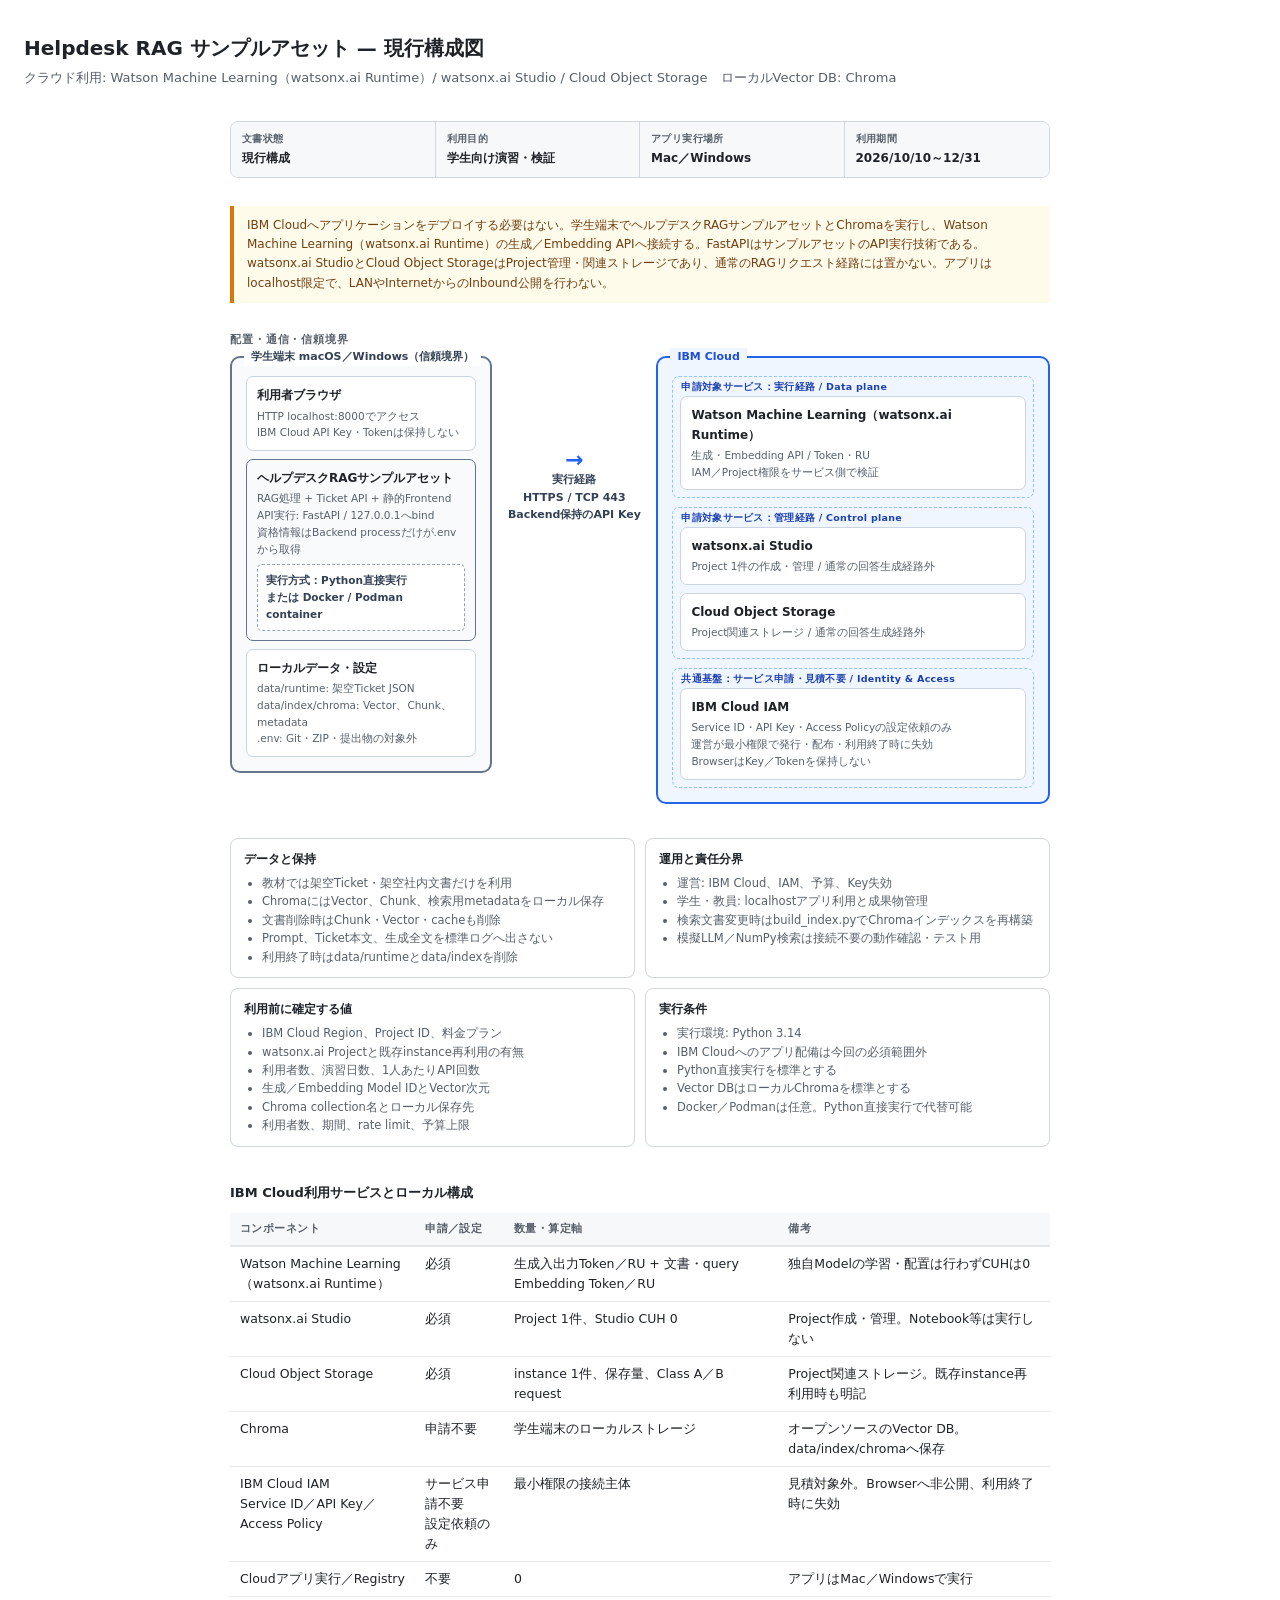
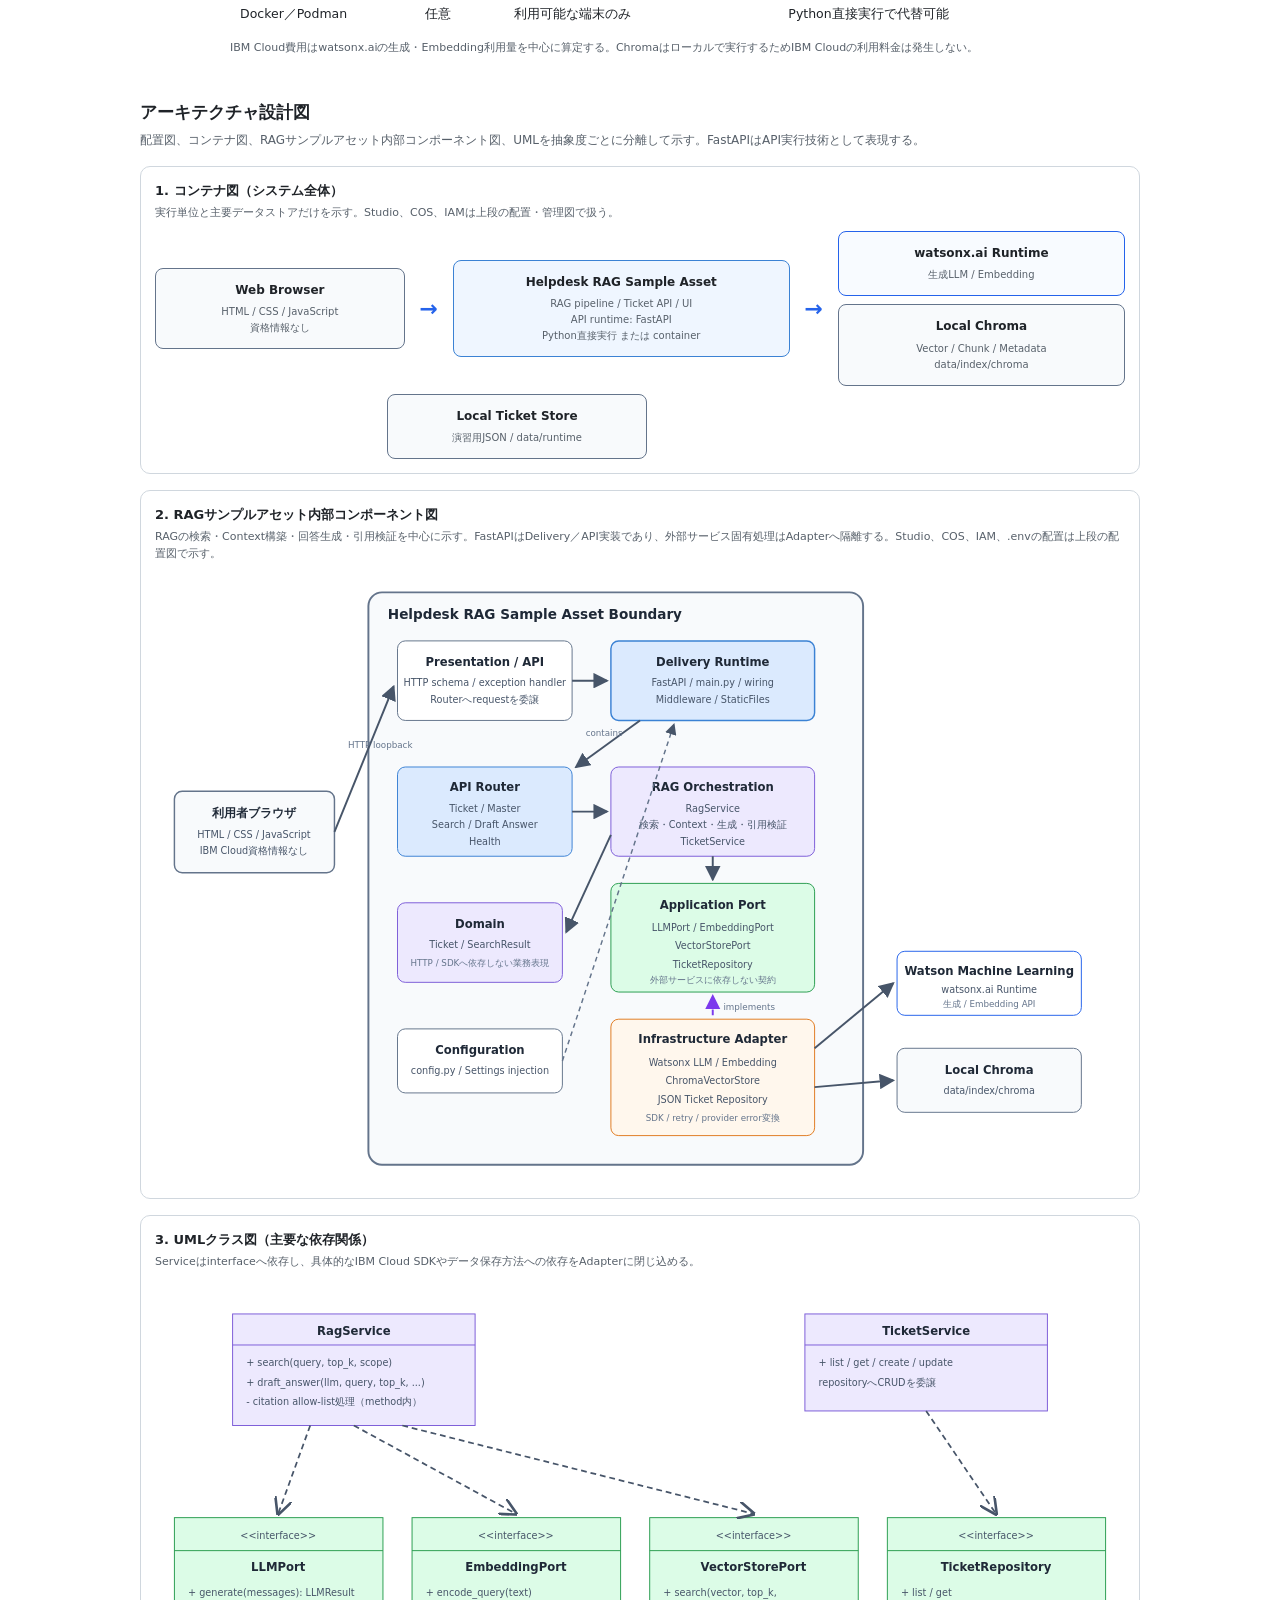
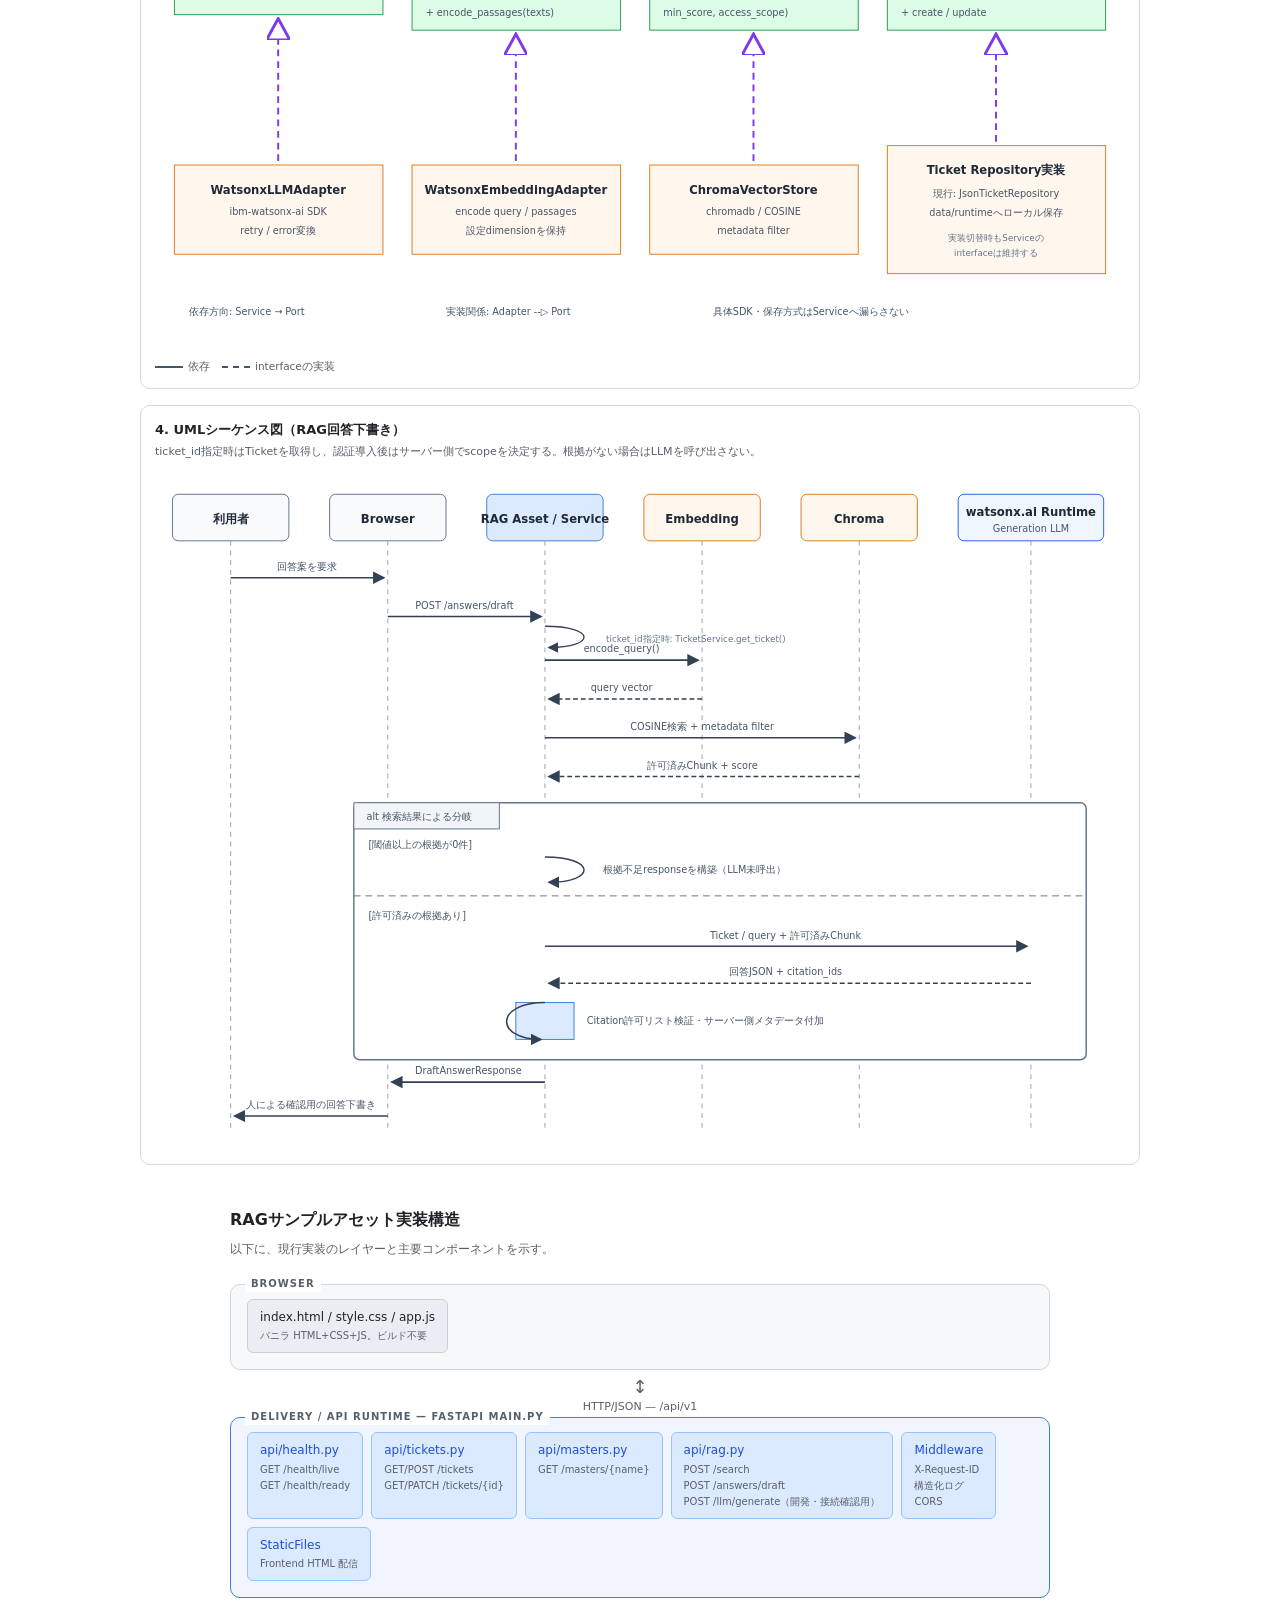
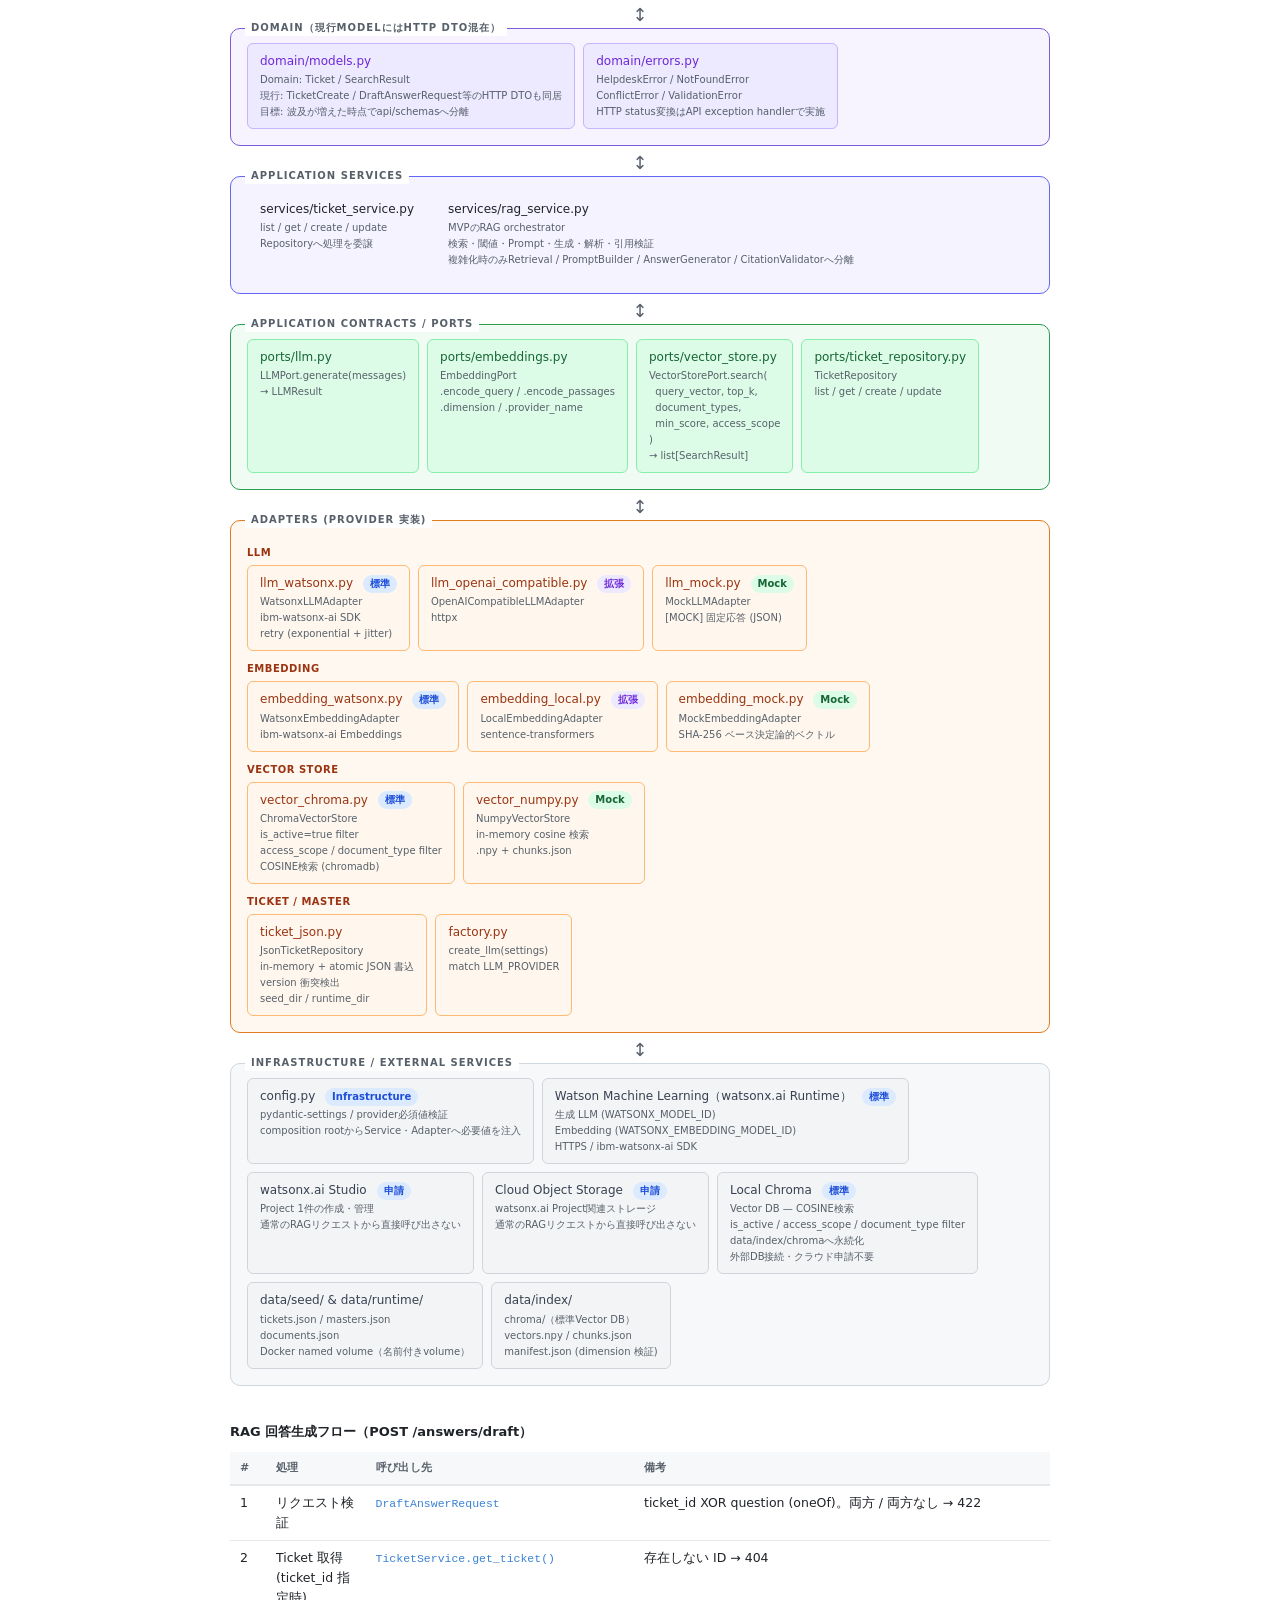
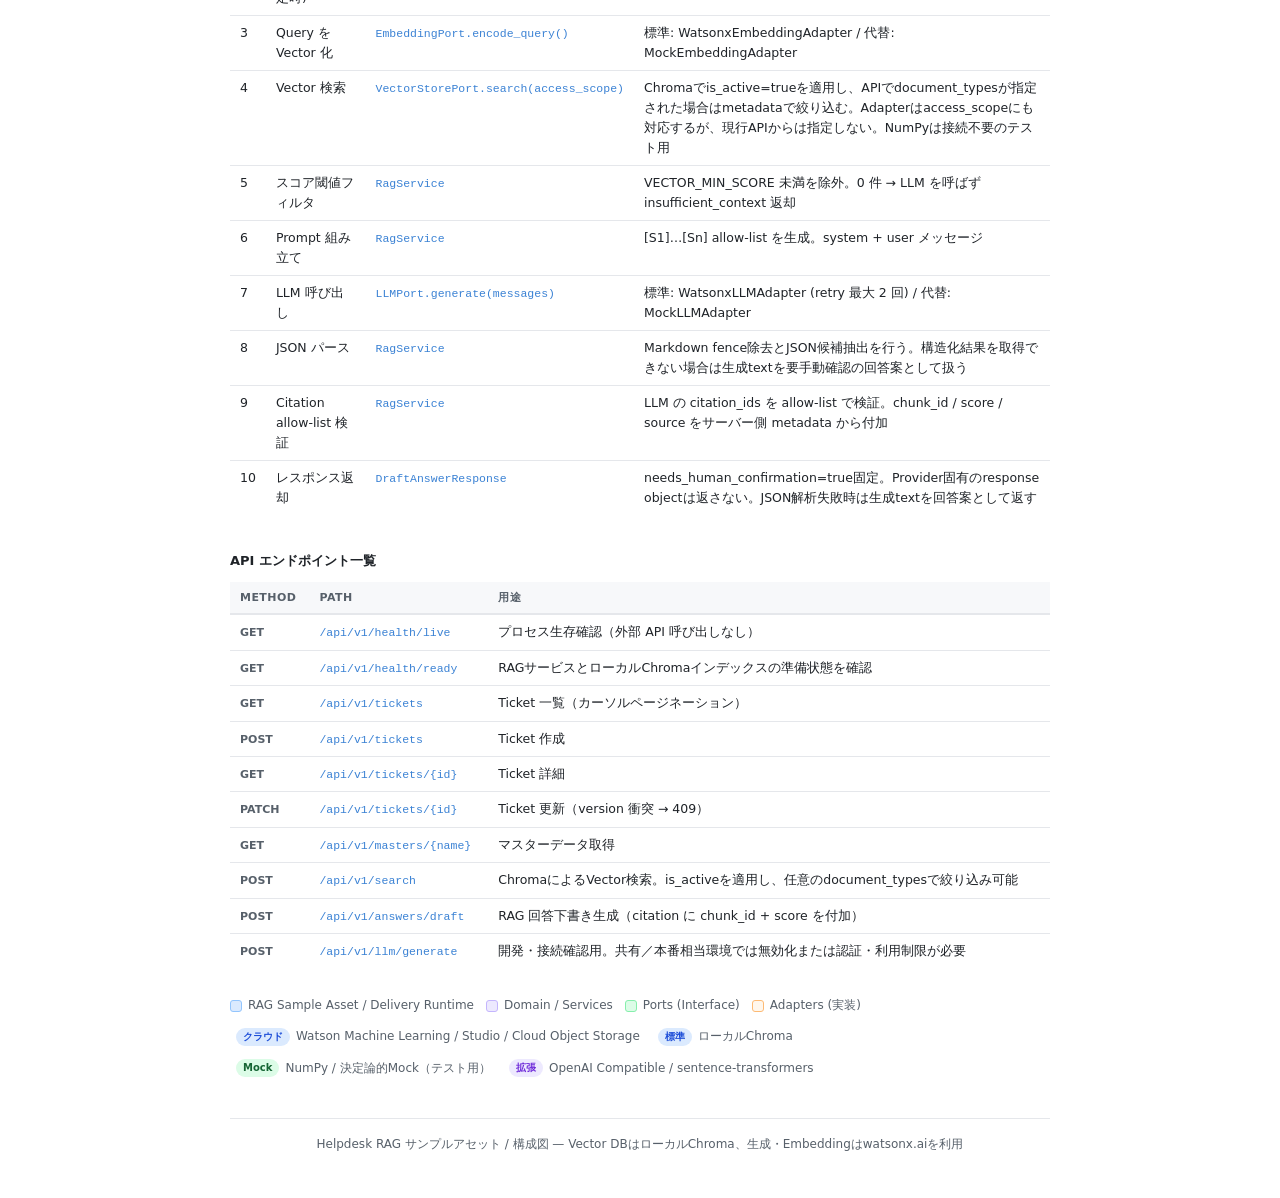
==== Day2開発案内/helpdesk-rag.html @ f2e0aff8 "update" ====
<!DOCTYPE html>
<html lang="ja">
<head>
<meta charset="UTF-8" />
<meta name="viewport" content="width=device-width, initial-scale=1.0" />
<title>Helpdesk RAG サンプルアセット 構成図</title>
<style>
  *, *::before, *::after { box-sizing: border-box; margin: 0; padding: 0; }
  body {
    font-family: -apple-system, "Segoe UI", system-ui, sans-serif;
    font-size: 14px;
    line-height: 1.6;
    background: #ffffff;
    color: #1f2328;
    padding: 32px 24px 48px;
  }
  h1 {
    font-size: 20px;
    font-weight: 700;
    margin-bottom: 4px;
    color: #1f2328;
  }
  .subtitle {
    font-size: 13px;
    color: #57606a;
    margin-bottom: 32px;
  }

  /* ── Section labels ─────────────────────────── */
  .section-label {
    font-size: 11px;
    font-weight: 600;
    letter-spacing: 0.08em;
    text-transform: uppercase;
    color: #57606a;
    margin-bottom: 8px;
    margin-top: 28px;
  }

  /* ── Diagram wrapper ─────────────────────────── */
  .diagram {
    max-width: 820px;
    margin: 0 auto;
  }

  /* ── Approval summary / deployment view ──────── */
  .meta-grid {
    max-width: 820px;
    margin: 0 auto 28px;
    display: grid;
    grid-template-columns: repeat(4, minmax(0, 1fr));
    border: 1px solid #d0d7de;
    border-radius: 8px;
    overflow: hidden;
  }
  .meta-item { padding: 9px 11px; border-right: 1px solid #d0d7de; background: #f7f8fa; }
  .meta-item:last-child { border-right: none; }
  .meta-key { display: block; font-size: 10px; color: #57606a; font-weight: 700; letter-spacing: .04em; }
  .meta-value { display: block; margin-top: 2px; font-size: 12px; font-weight: 600; }
  .notice {
    max-width: 820px;
    margin: 0 auto 24px;
    padding: 10px 13px;
    border-left: 4px solid #d97706;
    background: #fffbeb;
    color: #713f12;
    font-size: 12px;
  }
  .deployment {
    max-width: 820px;
    margin: 0 auto 34px;
    display: grid;
    grid-template-columns: minmax(0, .8fr) 140px minmax(0, 1.2fr);
    gap: 12px;
    align-items: start;
  }
  .boundary {
    border: 2px solid #64748b;
    border-radius: 10px;
    padding: 18px 14px 14px;
    position: relative;
    background: #f8fafc;
  }
  .boundary.cloud { border-color: #2563eb; background: #eff6ff; }
  .boundary-title {
    position: absolute;
    top: -10px;
    left: 12px;
    padding: 0 7px;
    background: #fff;
    color: #334155;
    font-size: 11px;
    font-weight: 800;
  }
  .boundary.cloud .boundary-title { color: #1d4ed8; background: #eff6ff; }
  .deploy-box {
    border: 1px solid #cbd5e1;
    border-radius: 7px;
    padding: 9px 10px;
    margin-bottom: 8px;
    background: #fff;
    font-size: 12px;
    font-weight: 650;
  }
  .deploy-box:last-child { margin-bottom: 0; }
  .deploy-sub { display: block; margin-top: 2px; color: #57606a; font-size: 10.5px; font-weight: 400; }
  .runtime-shell { border: 1.5px solid #64748b; background: #f8fafc; }
  .nested-runtime {
    display: block;
    margin-top: 7px;
    padding: 7px 8px;
    border: 1px dashed #94a3b8;
    border-radius: 5px;
    background: #fff;
    color: #334155;
    font-size: 10.5px;
    font-weight: 600;
  }
  .cloud-group { border: 1px dashed #93c5fd; border-radius: 7px; padding: 19px 7px 7px; margin-bottom: 9px; position: relative; }
  .cloud-group:last-child { margin-bottom: 0; }
  .cloud-group-title { position: absolute; top: 2px; left: 8px; font-size: 9.5px; font-weight: 800; color: #1e40af; letter-spacing: .03em; }
  .connections { display: flex; min-height: 260px; flex-direction: column; justify-content: center; gap: 22px; }
  .connection { text-align: center; color: #334155; font-size: 11px; font-weight: 650; }
  .connection .line { display: block; font-size: 22px; line-height: 1; color: #2563eb; }
  .approval-grid {
    max-width: 820px;
    margin: 0 auto 36px;
    display: grid;
    grid-template-columns: repeat(2, minmax(0, 1fr));
    gap: 10px;
  }
  .approval-card { border: 1px solid #d0d7de; border-radius: 8px; padding: 11px 13px; }
  .approval-card h3 { font-size: 12px; margin-bottom: 5px; }
  .approval-card ul { margin-left: 18px; color: #57606a; font-size: 11.5px; }
  .internal-heading { max-width: 820px; margin: 42px auto 8px; font-size: 16px; }
  .internal-note { max-width: 820px; margin: 0 auto 24px; color: #57606a; font-size: 12px; }
  .architecture-section { max-width: 1000px; margin: 42px auto 0; }
  .architecture-heading { font-size: 17px; margin-bottom: 5px; }
  .architecture-lead { color: #57606a; font-size: 12px; margin-bottom: 16px; }
  .diagram-card {
    border: 1px solid #d0d7de;
    border-radius: 10px;
    background: #fff;
    padding: 14px;
    margin-bottom: 16px;
    break-inside: avoid;
  }
  .diagram-card h3 { font-size: 13px; margin-bottom: 2px; }
  .diagram-caption { color: #57606a; font-size: 11px; margin-bottom: 10px; }
  .container-map { display: grid; grid-template-columns: 1fr 34px 1.35fr 34px 1.15fr; gap: 7px; align-items: center; }
  .container-node { border: 1.5px solid #64748b; border-radius: 8px; padding: 12px; background: #f8fafc; text-align: center; font-size: 12px; font-weight: 700; }
  .container-node.app { border-color: #3b82d4; background: #eff6ff; }
  .container-node.external { border-color: #2563eb; background: #f8fbff; }
  .container-node.data { margin-top: 8px; max-width: 260px; margin-left: calc(20% + 38px); }
  .container-sub { display: block; margin-top: 4px; color: #57606a; font-size: 10px; font-weight: 400; }
  .container-arrow { text-align: center; color: #2563eb; font-size: 22px; font-weight: 700; }
  .svg-diagram { width: 100%; height: auto; display: block; }
  .svg-diagram text { font-family: -apple-system, "Segoe UI", system-ui, sans-serif; fill: #1f2937; }
  .svg-diagram .title { font-size: 14px; font-weight: 700; }
  .svg-diagram .label { font-size: 12px; font-weight: 650; }
  .svg-diagram .small { font-size: 10px; fill: #475569; }
  .svg-diagram .tiny { font-size: 9px; fill: #64748b; }
  .uml-legend { display: flex; flex-wrap: wrap; gap: 12px; margin-top: 8px; font-size: 10.5px; color: #57606a; }
  .line-sample { display: inline-block; width: 28px; border-top: 2px solid #475569; margin-right: 5px; vertical-align: middle; }
  .line-sample.dashed { border-top-style: dashed; }

  /* ── Layer band ──────────────────────────────── */
  .layer {
    border: 1.5px solid #e5e7eb;
    border-radius: 10px;
    padding: 14px 16px 16px;
    margin-bottom: 8px;
    position: relative;
    background: #ffffff;
  }
  .layer-title {
    font-size: 10px;
    font-weight: 700;
    letter-spacing: 0.1em;
    text-transform: uppercase;
    color: #57606a;
    background: #ffffff;
    position: absolute;
    top: -9px;
    left: 14px;
    padding: 0 6px;
  }
  .layer.layer-browser { border-color: #d0d7de; background: #f7f8fa; }
  .layer.layer-app     { border-color: #3b82d4; background: #f0f5ff; }
  .layer.layer-domain  { border-color: #7c5cd8; background: #f8f4ff; }
  .layer.layer-application { border-color: #6366f1; background: #f5f3ff; }
  .layer.layer-ports   { border-color: #2a9d50; background: #f0fbf4; }
  .layer.layer-adapters{ border-color: #e07b20; background: #fff8f0; }
  .layer.layer-infra   { border-color: #d0d7de; background: #f7f8fa; }

  /* ── Box grid ────────────────────────────────── */
  .box-row {
    display: flex;
    flex-wrap: wrap;
    gap: 8px;
  }
  .box {
    border-radius: 6px;
    padding: 8px 12px;
    font-size: 12px;
    font-weight: 500;
    white-space: nowrap;
    border: 1.5px solid transparent;
  }
  .box-sub {
    font-size: 10px;
    color: #57606a;
    font-weight: 400;
    display: block;
    margin-top: 1px;
  }

  /* box colours per layer */
  .layer-browser .box { background: #eaeef2; border-color: #c9d0d8; color: #1f2328; }
  .layer-app     .box { background: #dbeafe; border-color: #93c5fd; color: #1d4ed8; }
  .layer-domain  .box { background: #ede9fe; border-color: #c4b5fd; color: #6d28d9; }
  .layer-ports   .box { background: #dcfce7; border-color: #86efac; color: #166534; }
  .layer-adapters .box { background: #fff7ed; border-color: #fdba74; color: #9a3412; }
  .layer-infra   .box { background: #f3f4f6; border-color: #d1d5db; color: #374151; }

  /* pill-shaped sub-tags */
  .tag {
    display: inline-block;
    font-size: 10px;
    font-weight: 600;
    border-radius: 99px;
    padding: 1px 7px;
    margin-left: 6px;
    vertical-align: middle;
  }
  .tag-std  { background: #dbeafe; color: #1d4ed8; }
  .tag-mock { background: #dcfce7; color: #166534; }
  .tag-ext  { background: #ede9fe; color: #6d28d9; }

  /* ── Arrow connector ────────────────────────── */
  .arrow-down {
    text-align: center;
    color: #57606a;
    font-size: 18px;
    line-height: 1;
    margin: 4px 0;
  }
  .arrow-label {
    font-size: 11px;
    color: #57606a;
    margin-top: -2px;
    margin-bottom: 2px;
    text-align: center;
  }

  /* ── Divider inside adapters ─────────────────── */
  .group-title {
    font-size: 10px;
    font-weight: 700;
    letter-spacing: 0.05em;
    color: #9a3412;
    margin-top: 10px;
    margin-bottom: 4px;
    text-transform: uppercase;
  }
  .group-title:first-child { margin-top: 0; }

  /* ── Data flow table ─────────────────────────── */
  .flow-section { margin-top: 36px; max-width: 820px; margin-left: auto; margin-right: auto; }
  .flow-title { font-size: 13px; font-weight: 700; margin-bottom: 10px; color: #1f2328; }
  table { width: 100%; border-collapse: collapse; font-size: 12.5px; }
  th {
    text-align: left;
    background: #f7f8fa;
    border-bottom: 2px solid #e5e7eb;
    padding: 7px 10px;
    color: #57606a;
    font-weight: 600;
    font-size: 11px;
    letter-spacing: 0.04em;
    text-transform: uppercase;
  }
  td { padding: 7px 10px; border-bottom: 1px solid #e5e7eb; vertical-align: top; }
  tr:last-child td { border-bottom: none; }
  .mono { font-family: "SFMono-Regular", Consolas, monospace; font-size: 11.5px; color: #3b82d4; }
  .verb { font-weight: 700; color: #57606a; font-size: 11px; }

  /* ── Legend ──────────────────────────────────── */
  .legend { display: flex; flex-wrap: wrap; gap: 12px; margin-top: 28px; max-width: 820px; margin-left: auto; margin-right: auto; }
  .legend-item { display: flex; align-items: center; gap: 6px; font-size: 12px; color: #57606a; }
  .legend-dot {
    width: 12px; height: 12px; border-radius: 3px; flex-shrink: 0;
  }

  /* ── Footer ──────────────────────────────────── */
  footer {
    max-width: 820px;
    margin: 40px auto 0;
    padding-top: 16px;
    border-top: 1px solid #e5e7eb;
    text-align: center;
    font-size: 12px;
    color: #57606a;
  }
  @media (max-width: 720px) {
    .meta-grid, .approval-grid { grid-template-columns: 1fr; }
    .meta-item { border-right: none; border-bottom: 1px solid #d0d7de; }
    .deployment { grid-template-columns: 1fr; }
    .connections { gap: 8px; }
    .connection .line { transform: rotate(90deg); }
  }
  @media print {
    body { padding: 16px; }
    .deployment, .approval-grid, .layer, table, .diagram-card { break-inside: avoid; }
  }
</style>
</head>
<body>

<h1>Helpdesk RAG サンプルアセット — 現行構成図</h1>
<p class="subtitle">クラウド利用: Watson Machine Learning（watsonx.ai Runtime）/ watsonx.ai Studio / Cloud Object Storage　ローカルVector DB: Chroma</p>

<div class="meta-grid">
  <div class="meta-item"><span class="meta-key">文書状態</span><span class="meta-value">現行構成</span></div>
  <div class="meta-item"><span class="meta-key">利用目的</span><span class="meta-value">学生向け演習・検証</span></div>
  <div class="meta-item"><span class="meta-key">アプリ実行場所</span><span class="meta-value">Mac／Windows</span></div>
  <div class="meta-item"><span class="meta-key">利用期間</span><span class="meta-value">2026/10/10～12/31</span></div>
</div>

<div class="notice">
  IBM Cloudへアプリケーションをデプロイする必要はない。学生端末でヘルプデスクRAGサンプルアセットとChromaを実行し、Watson Machine Learning（watsonx.ai Runtime）の生成／Embedding APIへ接続する。FastAPIはサンプルアセットのAPI実行技術である。watsonx.ai StudioとCloud Object StorageはProject管理・関連ストレージであり、通常のRAGリクエスト経路には置かない。アプリはlocalhost限定で、LANやInternetからのInbound公開を行わない。
</div>

<div class="section-label" style="max-width:820px;margin-left:auto;margin-right:auto">配置・通信・信頼境界</div>
<div class="deployment">
  <div class="boundary">
    <span class="boundary-title">学生端末 macOS／Windows（信頼境界）</span>
    <div class="deploy-box">利用者ブラウザ
      <span class="deploy-sub">HTTP localhost:8000でアクセス<br />IBM Cloud API Key・Tokenは保持しない</span>
    </div>
    <div class="deploy-box runtime-shell">ヘルプデスクRAGサンプルアセット
      <span class="deploy-sub">RAG処理 + Ticket API + 静的Frontend<br />API実行: FastAPI / 127.0.0.1へbind<br />資格情報はBackend processだけが.envから取得</span>
      <span class="nested-runtime">実行方式：Python直接実行<br />または Docker / Podman container</span>
    </div>
    <div class="deploy-box">ローカルデータ・設定
      <span class="deploy-sub">data/runtime: 架空Ticket JSON<br />data/index/chroma: Vector、Chunk、metadata<br />.env: Git・ZIP・提出物の対象外</span>
    </div>
  </div>

  <div class="connections">
    <div class="connection"><span class="line">→</span>実行経路<br />HTTPS / TCP 443<br />Backend保持のAPI Key</div>
  </div>

  <div class="boundary cloud">
    <span class="boundary-title">IBM Cloud</span>
    <div class="cloud-group">
      <span class="cloud-group-title">申請対象サービス：実行経路 / Data plane</span>
      <div class="deploy-box">Watson Machine Learning（watsonx.ai Runtime）
        <span class="deploy-sub">生成・Embedding API / Token・RU<br />IAM／Project権限をサービス側で検証</span>
      </div>
    </div>
    <div class="cloud-group">
      <span class="cloud-group-title">申請対象サービス：管理経路 / Control plane</span>
      <div class="deploy-box">watsonx.ai Studio
        <span class="deploy-sub">Project 1件の作成・管理 / 通常の回答生成経路外</span>
      </div>
      <div class="deploy-box">Cloud Object Storage
        <span class="deploy-sub">Project関連ストレージ / 通常の回答生成経路外</span>
      </div>
    </div>
    <div class="cloud-group">
      <span class="cloud-group-title">共通基盤：サービス申請・見積不要 / Identity &amp; Access</span>
      <div class="deploy-box">IBM Cloud IAM
        <span class="deploy-sub">Service ID・API Key・Access Policyの設定依頼のみ<br />運営が最小権限で発行・配布・利用終了時に失効<br />BrowserはKey／Tokenを保持しない</span>
      </div>
    </div>
  </div>
</div>

<div class="approval-grid">
  <div class="approval-card">
    <h3>データと保持</h3>
    <ul>
      <li>教材では架空Ticket・架空社内文書だけを利用</li>
      <li>ChromaにはVector、Chunk、検索用metadataをローカル保存</li>
      <li>文書削除時はChunk・Vector・cacheも削除</li>
      <li>Prompt、Ticket本文、生成全文を標準ログへ出さない</li>
      <li>利用終了時はdata/runtimeとdata/indexを削除</li>
    </ul>
  </div>
  <div class="approval-card">
    <h3>運用と責任分界</h3>
    <ul>
      <li>運営: IBM Cloud、IAM、予算、Key失効</li>
      <li>学生・教員: localhostアプリ利用と成果物管理</li>
      <li>検索文書変更時はbuild_index.pyでChromaインデックスを再構築</li>
      <li>模擬LLM／NumPy検索は接続不要の動作確認・テスト用</li>
    </ul>
  </div>
  <div class="approval-card">
    <h3>利用前に確定する値</h3>
    <ul>
      <li>IBM Cloud Region、Project ID、料金プラン</li>
      <li>watsonx.ai Projectと既存instance再利用の有無</li>
      <li>利用者数、演習日数、1人あたりAPI回数</li>
      <li>生成／Embedding Model IDとVector次元</li>
      <li>Chroma collection名とローカル保存先</li>
      <li>利用者数、期間、rate limit、予算上限</li>
    </ul>
  </div>
  <div class="approval-card">
    <h3>実行条件</h3>
    <ul>
      <li>実行環境: Python 3.14</li>
      <li>IBM Cloudへのアプリ配備は今回の必須範囲外</li>
      <li>Python直接実行を標準とする</li>
      <li>Vector DBはローカルChromaを標準とする</li>
      <li>Docker／Podmanは任意。Python直接実行で代替可能</li>
    </ul>
  </div>
</div>

<div class="flow-section">
  <div class="flow-title">IBM Cloud利用サービスとローカル構成</div>
  <table>
    <thead><tr><th>コンポーネント</th><th>申請／設定</th><th>数量・算定軸</th><th>備考</th></tr></thead>
    <tbody>
      <tr><td>Watson Machine Learning<br />（watsonx.ai Runtime）</td><td>必須</td><td>生成入出力Token／RU + 文書・query Embedding Token／RU</td><td>独自Modelの学習・配置は行わずCUHは0</td></tr>
      <tr><td>watsonx.ai Studio</td><td>必須</td><td>Project 1件、Studio CUH 0</td><td>Project作成・管理。Notebook等は実行しない</td></tr>
      <tr><td>Cloud Object Storage</td><td>必須</td><td>instance 1件、保存量、Class A／B request</td><td>Project関連ストレージ。既存instance再利用時も明記</td></tr>
      <tr><td>Chroma</td><td>申請不要</td><td>学生端末のローカルストレージ</td><td>オープンソースのVector DB。data/index/chromaへ保存</td></tr>
      <tr><td>IBM Cloud IAM<br />Service ID／API Key／Access Policy</td><td>サービス申請不要<br />設定依頼のみ</td><td>最小権限の接続主体</td><td>見積対象外。Browserへ非公開、利用終了時に失効</td></tr>
      <tr><td>Cloudアプリ実行／Registry</td><td>不要</td><td>0</td><td>アプリはMac／Windowsで実行</td></tr>
      <tr><td>Docker／Podman</td><td>任意</td><td>利用可能な端末のみ</td><td>Python直接実行で代替可能</td></tr>
    </tbody>
  </table>
  <p class="diagram-caption" style="margin-top:8px">IBM Cloud費用はwatsonx.aiの生成・Embedding利用量を中心に算定する。Chromaはローカルで実行するためIBM Cloudの利用料金は発生しない。</p>
</div>

<section class="architecture-section">
  <h2 class="architecture-heading">アーキテクチャ設計図</h2>
  <p class="architecture-lead">配置図、コンテナ図、RAGサンプルアセット内部コンポーネント図、UMLを抽象度ごとに分離して示す。FastAPIはAPI実行技術として表現する。</p>

  <div class="diagram-card">
    <h3>1. コンテナ図（システム全体）</h3>
    <p class="diagram-caption">実行単位と主要データストアだけを示す。Studio、COS、IAMは上段の配置・管理図で扱う。</p>
    <div class="container-map">
      <div class="container-node">Web Browser<span class="container-sub">HTML / CSS / JavaScript<br />資格情報なし</span></div>
      <div class="container-arrow">→</div>
      <div class="container-node app">Helpdesk RAG Sample Asset<span class="container-sub">RAG pipeline / Ticket API / UI<br />API runtime: FastAPI<br />Python直接実行 または container</span></div>
      <div class="container-arrow">→</div>
      <div>
        <div class="container-node external">watsonx.ai Runtime<span class="container-sub">生成LLM / Embedding</span></div>
        <div class="container-node" style="margin-top:8px">Local Chroma<span class="container-sub">Vector / Chunk / Metadata<br />data/index/chroma</span></div>
      </div>
    </div>
    <div class="container-node data">Local Ticket Store<span class="container-sub">演習用JSON / data/runtime</span></div>
  </div>

  <div class="diagram-card">
    <h3>2. RAGサンプルアセット内部コンポーネント図</h3>
    <p class="diagram-caption">RAGの検索・Context構築・回答生成・引用検証を中心に示す。FastAPIはDelivery／API実装であり、外部サービス固有処理はAdapterへ隔離する。Studio、COS、IAM、.envの配置は上段の配置図で示す。</p>
    <svg class="svg-diagram" viewBox="0 0 1000 630" role="img" aria-label="RAGサンプルアセット内部コンポーネント図">
      <defs>
        <marker id="componentArrow" markerWidth="8" markerHeight="8" refX="7" refY="4" orient="auto">
          <path d="M0,0 L8,4 L0,8 Z" fill="#475569" />
        </marker>
        <marker id="componentDashedArrow" markerWidth="8" markerHeight="8" refX="7" refY="4" orient="auto">
          <path d="M0,0 L8,4 L0,8 Z" fill="#7c3aed" />
        </marker>
      </defs>

      <rect x="220" y="20" width="510" height="590" rx="14" fill="#f8fafc" stroke="#64748b" stroke-width="2" />
      <text x="240" y="47" class="title">Helpdesk RAG Sample Asset Boundary</text>

      <rect x="20" y="225" width="165" height="84" rx="8" fill="#f8fafc" stroke="#64748b" stroke-width="1.5" />
      <text x="102" y="252" text-anchor="middle" class="label">利用者ブラウザ</text>
      <text x="102" y="273" text-anchor="middle" class="small">HTML / CSS / JavaScript</text>
      <text x="102" y="290" text-anchor="middle" class="small">IBM Cloud資格情報なし</text>

      <rect x="250" y="70" width="180" height="82" rx="8" fill="#fff" stroke="#64748b" />
      <text x="340" y="96" text-anchor="middle" class="label">Presentation / API</text>
      <text x="340" y="117" text-anchor="middle" class="small">HTTP schema / exception handler</text>
      <text x="340" y="134" text-anchor="middle" class="small">Routerへrequestを委譲</text>

      <rect x="470" y="70" width="210" height="82" rx="8" fill="#dbeafe" stroke="#3b82d4" stroke-width="1.5" />
      <text x="575" y="96" text-anchor="middle" class="label">Delivery Runtime</text>
      <text x="575" y="117" text-anchor="middle" class="small">FastAPI / main.py / wiring</text>
      <text x="575" y="134" text-anchor="middle" class="small">Middleware / StaticFiles</text>

      <rect x="250" y="200" width="180" height="92" rx="8" fill="#dbeafe" stroke="#3b82d4" />
      <text x="340" y="225" text-anchor="middle" class="label">API Router</text>
      <text x="340" y="246" text-anchor="middle" class="small">Ticket / Master</text>
      <text x="340" y="263" text-anchor="middle" class="small">Search / Draft Answer</text>
      <text x="340" y="280" text-anchor="middle" class="small">Health</text>

      <rect x="470" y="200" width="210" height="92" rx="8" fill="#ede9fe" stroke="#7c5cd8" />
      <text x="575" y="225" text-anchor="middle" class="label">RAG Orchestration</text>
      <text x="575" y="246" text-anchor="middle" class="small">RagService</text>
      <text x="575" y="263" text-anchor="middle" class="small">検索・Context・生成・引用検証</text>
      <text x="575" y="280" text-anchor="middle" class="small">TicketService</text>

      <rect x="470" y="320" width="210" height="112" rx="8" fill="#dcfce7" stroke="#2a9d50" />
      <text x="575" y="346" text-anchor="middle" class="label">Application Port</text>
      <text x="575" y="369" text-anchor="middle" class="small">LLMPort / EmbeddingPort</text>
      <text x="575" y="388" text-anchor="middle" class="small">VectorStorePort</text>
      <text x="575" y="407" text-anchor="middle" class="small">TicketRepository</text>
      <text x="575" y="423" text-anchor="middle" class="tiny">外部サービスに依存しない契約</text>

      <rect x="470" y="460" width="210" height="120" rx="8" fill="#fff7ed" stroke="#e07b20" />
      <text x="575" y="485" text-anchor="middle" class="label">Infrastructure Adapter</text>
      <text x="575" y="508" text-anchor="middle" class="small">Watsonx LLM / Embedding</text>
      <text x="575" y="527" text-anchor="middle" class="small">ChromaVectorStore</text>
      <text x="575" y="546" text-anchor="middle" class="small">JSON Ticket Repository</text>
      <text x="575" y="565" text-anchor="middle" class="tiny">SDK / retry / provider error変換</text>

      <rect x="765" y="390" width="190" height="66" rx="8" fill="#fff" stroke="#2563eb" />
      <text x="860" y="414" text-anchor="middle" class="label">Watson Machine Learning</text>
      <text x="860" y="433" text-anchor="middle" class="small">watsonx.ai Runtime</text>
      <text x="860" y="447" text-anchor="middle" class="tiny">生成 / Embedding API</text>

      <rect x="765" y="490" width="190" height="66" rx="8" fill="#f8fafc" stroke="#64748b" />
      <text x="860" y="517" text-anchor="middle" class="label">Local Chroma</text>
      <text x="860" y="537" text-anchor="middle" class="small">data/index/chroma</text>

      <rect x="250" y="340" width="170" height="82" rx="8" fill="#ede9fe" stroke="#7c5cd8" />
      <text x="335" y="366" text-anchor="middle" class="label">Domain</text>
      <text x="335" y="387" text-anchor="middle" class="small">Ticket / SearchResult</text>
      <text x="335" y="405" text-anchor="middle" class="tiny">HTTP / SDKへ依存しない業務表現</text>

      <rect x="250" y="470" width="170" height="66" rx="8" fill="#fff" stroke="#64748b" />
      <text x="335" y="496" text-anchor="middle" class="label">Configuration</text>
      <text x="335" y="517" text-anchor="middle" class="small">config.py / Settings injection</text>

      <line x1="185" y1="267" x2="246" y2="117" stroke="#475569" stroke-width="2" marker-end="url(#componentArrow)" />
      <text x="199" y="180" class="tiny">HTTP loopback</text>
      <line x1="430" y1="111" x2="466" y2="111" stroke="#475569" stroke-width="2" marker-end="url(#componentArrow)" />
      <line x1="500" y1="152" x2="434" y2="200" stroke="#475569" stroke-width="2" marker-end="url(#componentArrow)" />
      <text x="444" y="168" class="tiny">contains</text>
      <line x1="430" y1="246" x2="466" y2="246" stroke="#475569" stroke-width="2" marker-end="url(#componentArrow)" />
      <line x1="575" y1="292" x2="575" y2="316" stroke="#475569" stroke-width="2" marker-end="url(#componentArrow)" />
      <line x1="575" y1="456" x2="575" y2="436" stroke="#7c3aed" stroke-width="2" stroke-dasharray="6 4" marker-end="url(#componentDashedArrow)" />
      <text x="586" y="451" class="tiny">implements</text>
      <line x1="680" y1="490" x2="761" y2="423" stroke="#475569" stroke-width="2" marker-end="url(#componentArrow)" />
      <line x1="680" y1="530" x2="761" y2="523" stroke="#475569" stroke-width="2" marker-end="url(#componentArrow)" />
      <line x1="470" y1="270" x2="424" y2="370" stroke="#475569" stroke-width="2" marker-end="url(#componentArrow)" />
      <line x1="420" y1="503" x2="535" y2="156" stroke="#64748b" stroke-width="1.5" stroke-dasharray="5 4" marker-end="url(#componentArrow)" />
    </svg>
  </div>

  <div class="diagram-card">
    <h3>3. UMLクラス図（主要な依存関係）</h3>
    <p class="diagram-caption">Serviceはinterfaceへ依存し、具体的なIBM Cloud SDKやデータ保存方法への依存をAdapterに閉じ込める。</p>
    <svg class="svg-diagram" viewBox="0 0 1000 690" role="img" aria-label="主要クラスとinterfaceのUMLクラス図">
      <defs>
        <marker id="umlDependency" markerWidth="10" markerHeight="10" refX="9" refY="5" orient="auto">
          <path d="M0,0 L10,5 L0,10" fill="none" stroke="#475569" stroke-width="1.5" />
        </marker>
        <marker id="umlRealization" markerWidth="12" markerHeight="12" refX="11" refY="6" orient="auto">
          <path d="M0,0 L11,6 L0,12 Z" fill="#fff" stroke="#7c3aed" stroke-width="1.5" />
        </marker>
      </defs>

      <g>
        <rect x="80" y="35" width="250" height="115" fill="#ede9fe" stroke="#7c5cd8" />
        <line x1="80" y1="67" x2="330" y2="67" stroke="#7c5cd8" />
        <text x="205" y="57" text-anchor="middle" class="label">RagService</text>
        <text x="94" y="89" class="small">+ search(query, top_k, scope)</text>
        <text x="94" y="109" class="small">+ draft_answer(llm, query, top_k, ...)</text>
        <text x="94" y="129" class="small">- citation allow-list処理（method内）</text>

        <rect x="670" y="35" width="250" height="100" fill="#ede9fe" stroke="#7c5cd8" />
        <line x1="670" y1="67" x2="920" y2="67" stroke="#7c5cd8" />
        <text x="795" y="57" text-anchor="middle" class="label">TicketService</text>
        <text x="684" y="89" class="small">+ list / get / create / update</text>
        <text x="684" y="109" class="small">repositoryへCRUDを委譲</text>
      </g>

      <g>
        <rect x="20" y="245" width="215" height="100" fill="#dcfce7" stroke="#2a9d50" />
        <line x1="20" y1="279" x2="235" y2="279" stroke="#2a9d50" />
        <text x="127" y="267" text-anchor="middle" class="small">&lt;&lt;interface&gt;&gt;</text>
        <text x="127" y="300" text-anchor="middle" class="label">LLMPort</text>
        <text x="34" y="326" class="small">+ generate(messages): LLMResult</text>

        <rect x="265" y="245" width="215" height="116" fill="#dcfce7" stroke="#2a9d50" />
        <line x1="265" y1="279" x2="480" y2="279" stroke="#2a9d50" />
        <text x="372" y="267" text-anchor="middle" class="small">&lt;&lt;interface&gt;&gt;</text>
        <text x="372" y="300" text-anchor="middle" class="label">EmbeddingPort</text>
        <text x="279" y="326" class="small">+ encode_query(text)</text>
        <text x="279" y="346" class="small">+ encode_passages(texts)</text>

        <rect x="510" y="245" width="215" height="116" fill="#dcfce7" stroke="#2a9d50" />
        <line x1="510" y1="279" x2="725" y2="279" stroke="#2a9d50" />
        <text x="617" y="267" text-anchor="middle" class="small">&lt;&lt;interface&gt;&gt;</text>
        <text x="617" y="300" text-anchor="middle" class="label">VectorStorePort</text>
        <text x="524" y="326" class="small">+ search(vector, top_k,</text>
        <text x="524" y="346" class="small">  min_score, access_scope)</text>

        <rect x="755" y="245" width="225" height="116" fill="#dcfce7" stroke="#2a9d50" />
        <line x1="755" y1="279" x2="980" y2="279" stroke="#2a9d50" />
        <text x="867" y="267" text-anchor="middle" class="small">&lt;&lt;interface&gt;&gt;</text>
        <text x="867" y="300" text-anchor="middle" class="label">TicketRepository</text>
        <text x="769" y="326" class="small">+ list / get</text>
        <text x="769" y="346" class="small">+ create / update</text>
      </g>

      <g>
        <rect x="20" y="500" width="215" height="92" fill="#fff7ed" stroke="#e07b20" />
        <text x="127" y="530" text-anchor="middle" class="label">WatsonxLLMAdapter</text>
        <text x="127" y="552" text-anchor="middle" class="small">ibm-watsonx-ai SDK</text>
        <text x="127" y="571" text-anchor="middle" class="small">retry / error変換</text>

        <rect x="265" y="500" width="215" height="92" fill="#fff7ed" stroke="#e07b20" />
        <text x="372" y="530" text-anchor="middle" class="label">WatsonxEmbeddingAdapter</text>
        <text x="372" y="552" text-anchor="middle" class="small">encode query / passages</text>
        <text x="372" y="571" text-anchor="middle" class="small">設定dimensionを保持</text>

        <rect x="510" y="500" width="215" height="92" fill="#fff7ed" stroke="#e07b20" />
        <text x="617" y="530" text-anchor="middle" class="label">ChromaVectorStore</text>
        <text x="617" y="552" text-anchor="middle" class="small">chromadb / COSINE</text>
        <text x="617" y="571" text-anchor="middle" class="small">metadata filter</text>

        <rect x="755" y="480" width="225" height="132" fill="#fff7ed" stroke="#e07b20" />
        <text x="867" y="509" text-anchor="middle" class="label">Ticket Repository実装</text>
        <text x="867" y="533" text-anchor="middle" class="small">現行: JsonTicketRepository</text>
        <text x="867" y="553" text-anchor="middle" class="small">data/runtimeへローカル保存</text>
        <text x="867" y="578" text-anchor="middle" class="tiny">実装切替時もServiceの</text>
        <text x="867" y="594" text-anchor="middle" class="tiny">interfaceは維持する</text>
      </g>

      <line x1="160" y1="150" x2="127" y2="241" stroke="#475569" stroke-width="1.8" stroke-dasharray="6 4" marker-end="url(#umlDependency)" />
      <line x1="205" y1="150" x2="372" y2="241" stroke="#475569" stroke-width="1.8" stroke-dasharray="6 4" marker-end="url(#umlDependency)" />
      <line x1="255" y1="150" x2="617" y2="241" stroke="#475569" stroke-width="1.8" stroke-dasharray="6 4" marker-end="url(#umlDependency)" />
      <line x1="795" y1="135" x2="867" y2="241" stroke="#475569" stroke-width="1.8" stroke-dasharray="6 4" marker-end="url(#umlDependency)" />

      <line x1="127" y1="496" x2="127" y2="349" stroke="#7c3aed" stroke-width="2" stroke-dasharray="7 5" marker-end="url(#umlRealization)" />
      <line x1="372" y1="496" x2="372" y2="365" stroke="#7c3aed" stroke-width="2" stroke-dasharray="7 5" marker-end="url(#umlRealization)" />
      <line x1="617" y1="496" x2="617" y2="365" stroke="#7c3aed" stroke-width="2" stroke-dasharray="7 5" marker-end="url(#umlRealization)" />
      <line x1="867" y1="476" x2="867" y2="365" stroke="#7c3aed" stroke-width="2" stroke-dasharray="7 5" marker-end="url(#umlRealization)" />

      <text x="35" y="655" class="small">依存方向: Service → Port</text>
      <text x="300" y="655" class="small">実装関係: Adapter --▷ Port</text>
      <text x="575" y="655" class="small">具体SDK・保存方式はServiceへ漏らさない</text>
    </svg>
    <div class="uml-legend">
      <span><span class="line-sample"></span>依存</span>
      <span><span class="line-sample dashed"></span>interfaceの実装</span>
    </div>
  </div>

  <div class="diagram-card">
    <h3>4. UMLシーケンス図（RAG回答下書き）</h3>
    <p class="diagram-caption">ticket_id指定時はTicketを取得し、認証導入後はサーバー側でscopeを決定する。根拠がない場合はLLMを呼び出さない。</p>
    <svg class="svg-diagram" viewBox="0 0 1000 700" role="img" aria-label="RAG回答下書き生成のUMLシーケンス図">
      <defs>
        <marker id="sequenceArrow" markerWidth="8" markerHeight="8" refX="7" refY="4" orient="auto">
          <path d="M0,0 L8,4 L0,8 Z" fill="#334155" />
        </marker>
      </defs>

      <g>
        <rect x="18" y="24" width="120" height="48" rx="6" fill="#f8fafc" stroke="#64748b" />
        <rect x="180" y="24" width="120" height="48" rx="6" fill="#f8fafc" stroke="#64748b" />
        <rect x="342" y="24" width="120" height="48" rx="6" fill="#dbeafe" stroke="#3b82d4" />
        <rect x="504" y="24" width="120" height="48" rx="6" fill="#fff7ed" stroke="#e07b20" />
        <rect x="666" y="24" width="120" height="48" rx="6" fill="#fff7ed" stroke="#e07b20" />
        <rect x="828" y="24" width="150" height="48" rx="6" fill="#eff6ff" stroke="#2563eb" />
        <text x="78" y="54" text-anchor="middle" class="label">利用者</text>
        <text x="240" y="54" text-anchor="middle" class="label">Browser</text>
        <text x="402" y="54" text-anchor="middle" class="label">RAG Asset / Service</text>
        <text x="564" y="54" text-anchor="middle" class="label">Embedding</text>
        <text x="726" y="54" text-anchor="middle" class="label">Chroma</text>
        <text x="903" y="46" text-anchor="middle" class="label">watsonx.ai Runtime</text>
        <text x="903" y="63" text-anchor="middle" class="small">Generation LLM</text>
      </g>

      <g stroke="#94a3b8" stroke-dasharray="5 5">
        <line x1="78" y1="72" x2="78" y2="680" />
        <line x1="240" y1="72" x2="240" y2="680" />
        <line x1="402" y1="72" x2="402" y2="680" />
        <line x1="564" y1="72" x2="564" y2="680" />
        <line x1="726" y1="72" x2="726" y2="680" />
        <line x1="903" y1="72" x2="903" y2="680" />
      </g>

      <g stroke="#334155" stroke-width="1.6" marker-end="url(#sequenceArrow)">
        <line x1="78" y1="110" x2="236" y2="110" />
        <line x1="240" y1="150" x2="398" y2="150" />
        <line x1="402" y1="195" x2="560" y2="195" />
        <line x1="564" y1="235" x2="406" y2="235" stroke-dasharray="5 3" />
        <line x1="402" y1="275" x2="722" y2="275" />
        <line x1="726" y1="315" x2="406" y2="315" stroke-dasharray="5 3" />
      </g>
      <text x="157" y="102" text-anchor="middle" class="small">回答案を要求</text>
      <text x="319" y="142" text-anchor="middle" class="small">POST /answers/draft</text>
      <path d="M402 160 C455 160,455 182,406 182" fill="none" stroke="#334155" stroke-width="1.4" marker-end="url(#sequenceArrow)" />
      <text x="465" y="176" class="tiny">ticket_id指定時: TicketService.get_ticket()</text>
      <text x="481" y="187" text-anchor="middle" class="small">encode_query()</text>
      <text x="481" y="227" text-anchor="middle" class="small">query vector</text>
      <text x="564" y="267" text-anchor="middle" class="small">COSINE検索 + metadata filter</text>
      <text x="564" y="307" text-anchor="middle" class="small">許可済みChunk + score</text>

      <rect x="205" y="342" width="755" height="265" rx="6" fill="#fff" stroke="#64748b" stroke-width="1.5" />
      <rect x="205" y="342" width="150" height="27" fill="#f1f5f9" stroke="#64748b" />
      <text x="218" y="360" class="small">alt 検索結果による分岐</text>
      <line x1="205" y1="438" x2="960" y2="438" stroke="#64748b" stroke-dasharray="7 5" />
      <text x="220" y="389" class="small">[閾値以上の根拠が0件]</text>
      <path d="M402 398 C455 398,455 424,406 424" fill="none" stroke="#334155" stroke-width="1.5" marker-end="url(#sequenceArrow)" />
      <text x="462" y="414" class="small">根拠不足responseを構築（LLM未呼出）</text>

      <text x="220" y="462" class="small">[許可済みの根拠あり]</text>
      <line x1="402" y1="490" x2="899" y2="490" stroke="#334155" stroke-width="1.6" marker-end="url(#sequenceArrow)" />
      <text x="650" y="482" text-anchor="middle" class="small">Ticket / query + 許可済みChunk</text>
      <line x1="903" y1="528" x2="406" y2="528" stroke="#334155" stroke-width="1.6" stroke-dasharray="5 3" marker-end="url(#sequenceArrow)" />
      <text x="650" y="520" text-anchor="middle" class="small">回答JSON + citation_ids</text>
      <rect x="372" y="548" width="60" height="38" fill="#dbeafe" stroke="#3b82d4" />
      <path d="M402 548 C350 548,350 586,398 586" fill="none" stroke="#334155" stroke-width="1.5" marker-end="url(#sequenceArrow)" />
      <text x="445" y="570" class="small">Citation許可リスト検証・サーバー側メタデータ付加</text>

      <line x1="402" y1="630" x2="244" y2="630" stroke="#334155" stroke-width="1.6" marker-end="url(#sequenceArrow)" />
      <line x1="240" y1="665" x2="82" y2="665" stroke="#334155" stroke-width="1.6" marker-end="url(#sequenceArrow)" />
      <text x="323" y="622" text-anchor="middle" class="small">DraftAnswerResponse</text>
      <text x="161" y="657" text-anchor="middle" class="small">人による確認用の回答下書き</text>
    </svg>
  </div>
</section>

<h2 class="internal-heading">RAGサンプルアセット実装構造</h2>
<p class="internal-note">以下に、現行実装のレイヤーと主要コンポーネントを示す。</p>

<div class="diagram">


  <div class="layer layer-browser">
    <span class="layer-title">Browser</span>
    <div class="box-row">
      <div class="box">
        index.html / style.css / app.js
        <span class="box-sub">バニラ HTML+CSS+JS。ビルド不要</span>
      </div>
    </div>
  </div>

  <div class="arrow-down">↕</div>
  <div class="arrow-label">HTTP/JSON — /api/v1</div>


  <div class="layer layer-app">
    <span class="layer-title">Delivery / API Runtime — FastAPI main.py</span>
    <div class="box-row">
      <div class="box">
        api/health.py
        <span class="box-sub">GET /health/live<br />GET /health/ready</span>
      </div>
      <div class="box">
        api/tickets.py
        <span class="box-sub">GET/POST /tickets<br />GET/PATCH /tickets/{id}</span>
      </div>
      <div class="box">
        api/masters.py
        <span class="box-sub">GET /masters/{name}</span>
      </div>
      <div class="box">
        api/rag.py
        <span class="box-sub">POST /search<br />POST /answers/draft<br />POST /llm/generate（開発・接続確認用）</span>
      </div>
      <div class="box">
        Middleware
        <span class="box-sub">X-Request-ID<br />構造化ログ<br />CORS</span>
      </div>
      <div class="box">
        StaticFiles
        <span class="box-sub">Frontend HTML 配信</span>
      </div>
    </div>
  </div>

  <div class="arrow-down">↕</div>


  <div class="layer layer-domain">
    <span class="layer-title">Domain（現行modelにはHTTP DTO混在）</span>
    <div class="box-row">
      <div class="box">
        domain/models.py
        <span class="box-sub">Domain: Ticket / SearchResult<br />現行: TicketCreate / DraftAnswerRequest等のHTTP DTOも同居<br />目標: 波及が増えた時点でapi/schemasへ分離</span>
      </div>
      <div class="box">
        domain/errors.py
        <span class="box-sub">HelpdeskError / NotFoundError<br />ConflictError / ValidationError<br />HTTP status変換はAPI exception handlerで実施</span>
      </div>
    </div>
  </div>

  <div class="arrow-down">↕</div>

  <div class="layer layer-application">
    <span class="layer-title">Application Services</span>
    <div class="box-row">
      <div class="box">
        services/ticket_service.py
        <span class="box-sub">list / get / create / update<br />Repositoryへ処理を委譲</span>
      </div>
      <div class="box">
        services/rag_service.py
        <span class="box-sub">MVPのRAG orchestrator<br />検索・閾値・Prompt・生成・解析・引用検証<br />複雑化時のみRetrieval / PromptBuilder / AnswerGenerator / CitationValidatorへ分離</span>
      </div>
    </div>
  </div>

  <div class="arrow-down">↕</div>


  <div class="layer layer-ports">
    <span class="layer-title">Application Contracts / Ports</span>
    <div class="box-row">
      <div class="box">
        ports/llm.py
        <span class="box-sub">LLMPort.generate(messages)<br />→ LLMResult</span>
      </div>
      <div class="box">
        ports/embeddings.py
        <span class="box-sub">EmbeddingPort<br />.encode_query / .encode_passages<br />.dimension / .provider_name</span>
      </div>
      <div class="box">
        ports/vector_store.py
        <span class="box-sub">VectorStorePort.search(<br />  query_vector, top_k,<br />  document_types,<br />  min_score, access_scope<br />)<br />→ list[SearchResult]</span>
      </div>
      <div class="box">
        ports/ticket_repository.py
        <span class="box-sub">TicketRepository<br />list / get / create / update</span>
      </div>
    </div>
  </div>

  <div class="arrow-down">↕</div>


  <div class="layer layer-adapters">
    <span class="layer-title">Adapters (Provider 実装)</span>

    <div class="group-title">LLM</div>
    <div class="box-row">
      <div class="box">
        llm_watsonx.py <span class="tag tag-std">標準</span>
        <span class="box-sub">WatsonxLLMAdapter<br />ibm-watsonx-ai SDK<br />retry (exponential + jitter)</span>
      </div>
      <div class="box">
        llm_openai_compatible.py <span class="tag tag-ext">拡張</span>
        <span class="box-sub">OpenAICompatibleLLMAdapter<br />httpx</span>
      </div>
      <div class="box">
        llm_mock.py <span class="tag tag-mock">Mock</span>
        <span class="box-sub">MockLLMAdapter<br />[MOCK] 固定応答 (JSON)</span>
      </div>
    </div>

    <div class="group-title">Embedding</div>
    <div class="box-row">
      <div class="box">
        embedding_watsonx.py <span class="tag tag-std">標準</span>
        <span class="box-sub">WatsonxEmbeddingAdapter<br />ibm-watsonx-ai Embeddings</span>
      </div>
      <div class="box">
        embedding_local.py <span class="tag tag-ext">拡張</span>
        <span class="box-sub">LocalEmbeddingAdapter<br />sentence-transformers</span>
      </div>
      <div class="box">
        embedding_mock.py <span class="tag tag-mock">Mock</span>
        <span class="box-sub">MockEmbeddingAdapter<br />SHA-256 ベース決定論的ベクトル</span>
      </div>
    </div>

    <div class="group-title">Vector Store</div>
    <div class="box-row">
      <div class="box">
        vector_chroma.py <span class="tag tag-std">標準</span>
        <span class="box-sub">ChromaVectorStore<br />is_active=true filter<br />access_scope / document_type filter<br />COSINE検索 (chromadb)</span>
      </div>
      <div class="box">
        vector_numpy.py <span class="tag tag-mock">Mock</span>
        <span class="box-sub">NumpyVectorStore<br />in-memory cosine 検索<br />.npy + chunks.json</span>
      </div>
    </div>

    <div class="group-title">Ticket / Master</div>
    <div class="box-row">
      <div class="box">
        ticket_json.py
        <span class="box-sub">JsonTicketRepository<br />in-memory + atomic JSON 書込<br />version 衝突検出<br />seed_dir / runtime_dir</span>
      </div>
      <div class="box">
        factory.py
        <span class="box-sub">create_llm(settings)<br />match LLM_PROVIDER</span>
      </div>
    </div>
  </div>

  <div class="arrow-down">↕</div>


  <div class="layer layer-infra">
    <span class="layer-title">Infrastructure / External Services</span>
    <div class="box-row">
      <div class="box">
        config.py <span class="tag tag-std">Infrastructure</span>
        <span class="box-sub">pydantic-settings / provider必須値検証<br />composition rootからService・Adapterへ必要値を注入</span>
      </div>
      <div class="box">
        Watson Machine Learning（watsonx.ai Runtime） <span class="tag tag-std">標準</span>
        <span class="box-sub">生成 LLM (WATSONX_MODEL_ID)<br />Embedding (WATSONX_EMBEDDING_MODEL_ID)<br />HTTPS / ibm-watsonx-ai SDK</span>
      </div>
      <div class="box">
        watsonx.ai Studio <span class="tag tag-std">申請</span>
        <span class="box-sub">Project 1件の作成・管理<br />通常のRAGリクエストから直接呼び出さない</span>
      </div>
      <div class="box">
        Cloud Object Storage <span class="tag tag-std">申請</span>
        <span class="box-sub">watsonx.ai Project関連ストレージ<br />通常のRAGリクエストから直接呼び出さない</span>
      </div>
      <div class="box">
        Local Chroma <span class="tag tag-std">標準</span>
        <span class="box-sub">Vector DB — COSINE検索<br />is_active / access_scope / document_type filter<br />data/index/chromaへ永続化<br />外部DB接続・クラウド申請不要</span>
      </div>
      <div class="box">
        data/seed/ &amp; data/runtime/
        <span class="box-sub">tickets.json / masters.json<br />documents.json<br />Docker named volume（名前付きvolume）</span>
      </div>
      <div class="box">
        data/index/
        <span class="box-sub">chroma/（標準Vector DB）<br />vectors.npy / chunks.json<br />manifest.json (dimension 検証)</span>
      </div>
    </div>
  </div>

</div>



<div class="flow-section">
  <div class="flow-title">RAG 回答生成フロー（POST /answers/draft）</div>
  <table>
    <thead>
      <tr>
        <th>#</th>
        <th>処理</th>
        <th>呼び出し先</th>
        <th>備考</th>
      </tr>
    </thead>
    <tbody>
      <tr>
        <td>1</td>
        <td>リクエスト検証</td>
        <td><span class="mono">DraftAnswerRequest</span></td>
        <td>ticket_id XOR question (oneOf)。両方 / 両方なし → 422</td>
      </tr>
      <tr>
        <td>2</td>
        <td>Ticket 取得 (ticket_id 指定時)</td>
        <td><span class="mono">TicketService.get_ticket()</span></td>
        <td>存在しない ID → 404</td>
      </tr>
      <tr>
        <td>3</td>
        <td>Query を Vector 化</td>
        <td><span class="mono">EmbeddingPort.encode_query()</span></td>
        <td>標準: WatsonxEmbeddingAdapter / 代替: MockEmbeddingAdapter</td>
      </tr>
      <tr>
        <td>4</td>
        <td>Vector 検索</td>
        <td><span class="mono">VectorStorePort.search(access_scope)</span></td>
        <td>Chromaでis_active=trueを適用し、APIでdocument_typesが指定された場合はmetadataで絞り込む。Adapterはaccess_scopeにも対応するが、現行APIからは指定しない。NumPyは接続不要のテスト用</td>
      </tr>
      <tr>
        <td>5</td>
        <td>スコア閾値フィルタ</td>
        <td><span class="mono">RagService</span></td>
        <td>VECTOR_MIN_SCORE 未満を除外。0 件 → LLM を呼ばず insufficient_context 返却</td>
      </tr>
      <tr>
        <td>6</td>
        <td>Prompt 組み立て</td>
        <td><span class="mono">RagService</span></td>
        <td>[S1]…[Sn] allow-list を生成。system + user メッセージ</td>
      </tr>
      <tr>
        <td>7</td>
        <td>LLM 呼び出し</td>
        <td><span class="mono">LLMPort.generate(messages)</span></td>
        <td>標準: WatsonxLLMAdapter (retry 最大 2 回) / 代替: MockLLMAdapter</td>
      </tr>
      <tr>
        <td>8</td>
        <td>JSON パース</td>
        <td><span class="mono">RagService</span></td>
        <td>Markdown fence除去とJSON候補抽出を行う。構造化結果を取得できない場合は生成textを要手動確認の回答案として扱う</td>
      </tr>
      <tr>
        <td>9</td>
        <td>Citation allow-list 検証</td>
        <td><span class="mono">RagService</span></td>
        <td>LLM の citation_ids を allow-list で検証。chunk_id / score / source をサーバー側 metadata から付加</td>
      </tr>
      <tr>
        <td>10</td>
        <td>レスポンス返却</td>
        <td><span class="mono">DraftAnswerResponse</span></td>
        <td>needs_human_confirmation=true固定。Provider固有のresponse objectは返さない。JSON解析失敗時は生成textを回答案として返す</td>
      </tr>
    </tbody>
  </table>
</div>


<div class="flow-section">
  <div class="flow-title">API エンドポイント一覧</div>
  <table>
    <thead>
      <tr><th>Method</th><th>Path</th><th>用途</th></tr>
    </thead>
    <tbody>
      <tr><td><span class="verb">GET</span></td><td><span class="mono">/api/v1/health/live</span></td><td>プロセス生存確認（外部 API 呼び出しなし）</td></tr>
      <tr><td><span class="verb">GET</span></td><td><span class="mono">/api/v1/health/ready</span></td><td>RAGサービスとローカルChromaインデックスの準備状態を確認</td></tr>
      <tr><td><span class="verb">GET</span></td><td><span class="mono">/api/v1/tickets</span></td><td>Ticket 一覧（カーソルページネーション）</td></tr>
      <tr><td><span class="verb">POST</span></td><td><span class="mono">/api/v1/tickets</span></td><td>Ticket 作成</td></tr>
      <tr><td><span class="verb">GET</span></td><td><span class="mono">/api/v1/tickets/{id}</span></td><td>Ticket 詳細</td></tr>
      <tr><td><span class="verb">PATCH</span></td><td><span class="mono">/api/v1/tickets/{id}</span></td><td>Ticket 更新（version 衝突 → 409）</td></tr>
      <tr><td><span class="verb">GET</span></td><td><span class="mono">/api/v1/masters/{name}</span></td><td>マスターデータ取得</td></tr>
      <tr><td><span class="verb">POST</span></td><td><span class="mono">/api/v1/search</span></td><td>ChromaによるVector検索。is_activeを適用し、任意のdocument_typesで絞り込み可能</td></tr>
      <tr><td><span class="verb">POST</span></td><td><span class="mono">/api/v1/answers/draft</span></td><td>RAG 回答下書き生成（citation に chunk_id + score を付加）</td></tr>
      <tr><td><span class="verb">POST</span></td><td><span class="mono">/api/v1/llm/generate</span></td><td>開発・接続確認用。共有／本番相当環境では無効化または認証・利用制限が必要</td></tr>
    </tbody>
  </table>
</div>


<div class="legend">
  <div class="legend-item"><div class="legend-dot" style="background:#dbeafe;border:1.5px solid #93c5fd"></div>RAG Sample Asset / Delivery Runtime</div>
  <div class="legend-item"><div class="legend-dot" style="background:#ede9fe;border:1.5px solid #c4b5fd"></div>Domain / Services</div>
  <div class="legend-item"><div class="legend-dot" style="background:#dcfce7;border:1.5px solid #86efac"></div>Ports (Interface)</div>
  <div class="legend-item"><div class="legend-dot" style="background:#fff7ed;border:1.5px solid #fdba74"></div>Adapters (実装)</div>
  <div class="legend-item"><span class="tag tag-std">クラウド</span>Watson Machine Learning / Studio / Cloud Object Storage</div>
  <div class="legend-item"><span class="tag tag-std">標準</span>ローカルChroma</div>
  <div class="legend-item"><span class="tag tag-mock">Mock</span>NumPy / 決定論的Mock（テスト用）</div>
  <div class="legend-item"><span class="tag tag-ext">拡張</span>OpenAI Compatible / sentence-transformers</div>
</div>

<footer>Helpdesk RAG サンプルアセット / 構成図 — Vector DBはローカルChroma、生成・Embeddingはwatsonx.aiを利用</footer>
</body>
</html>
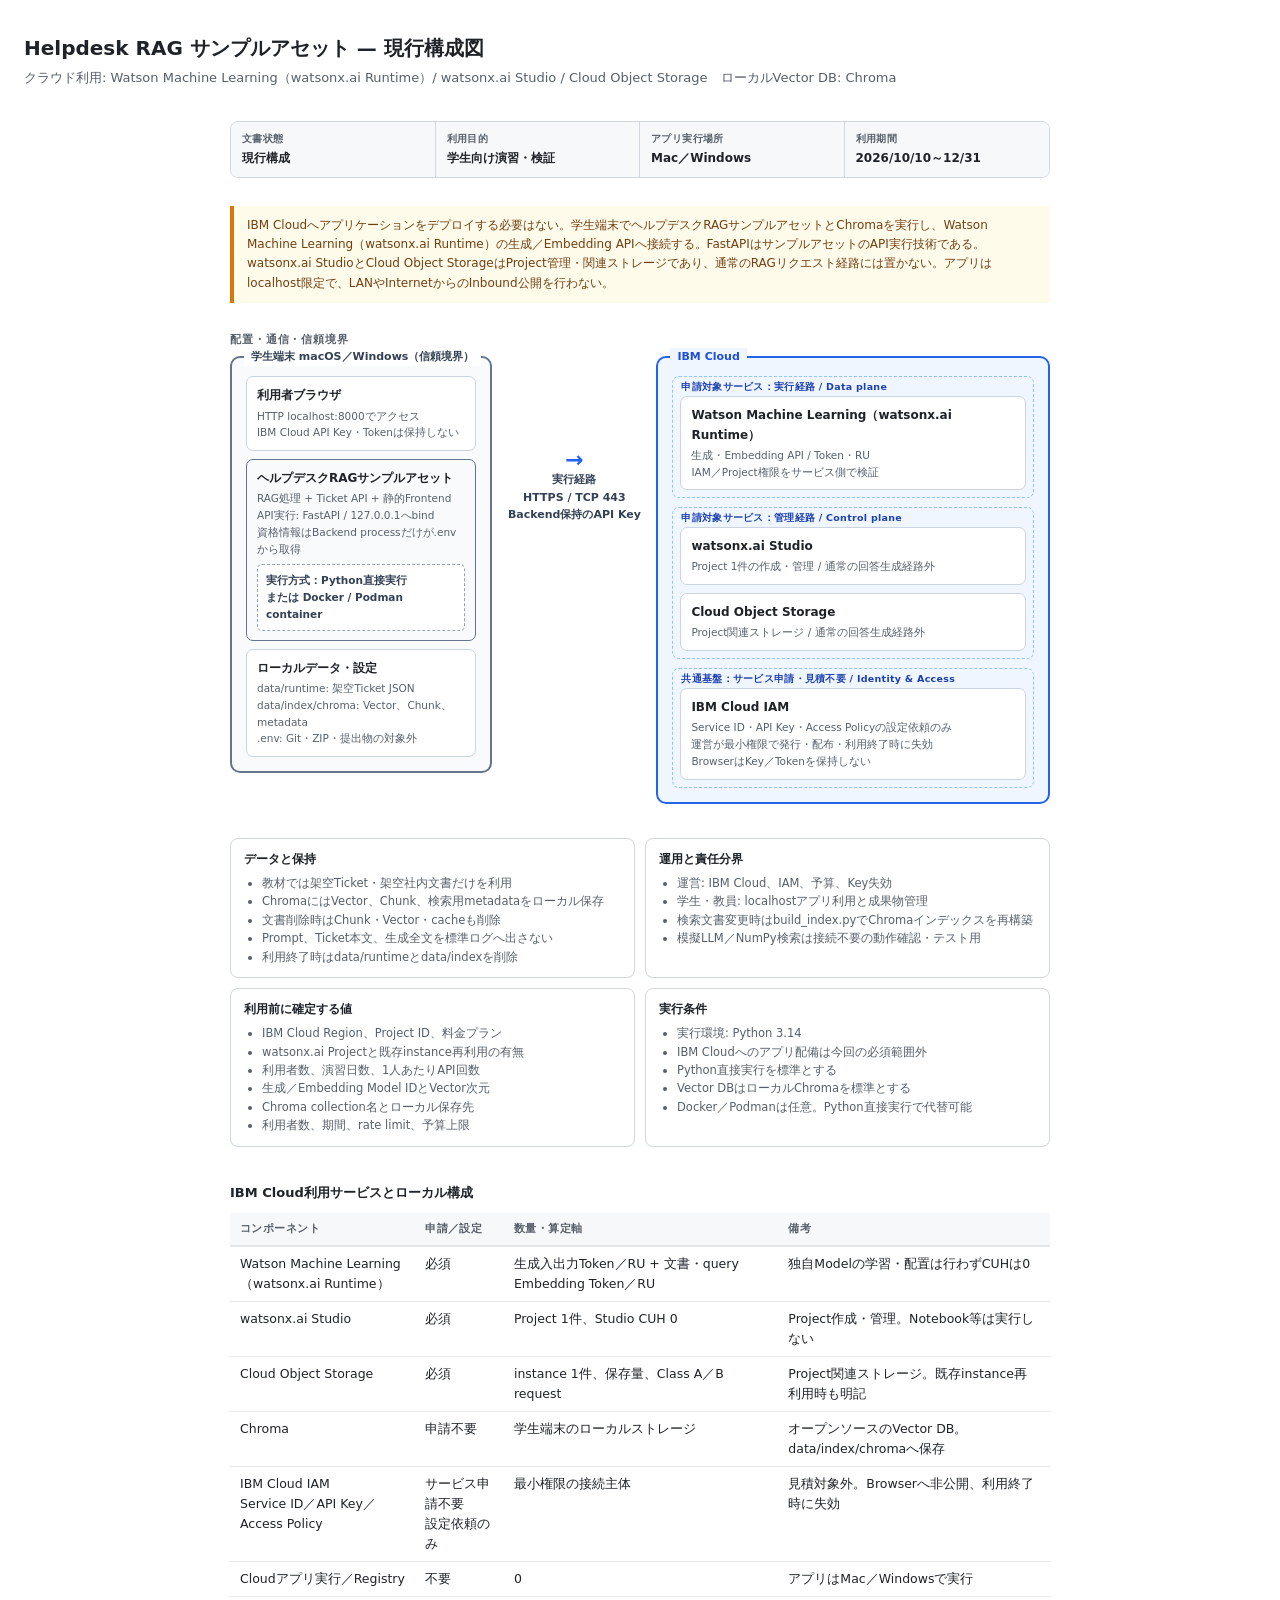
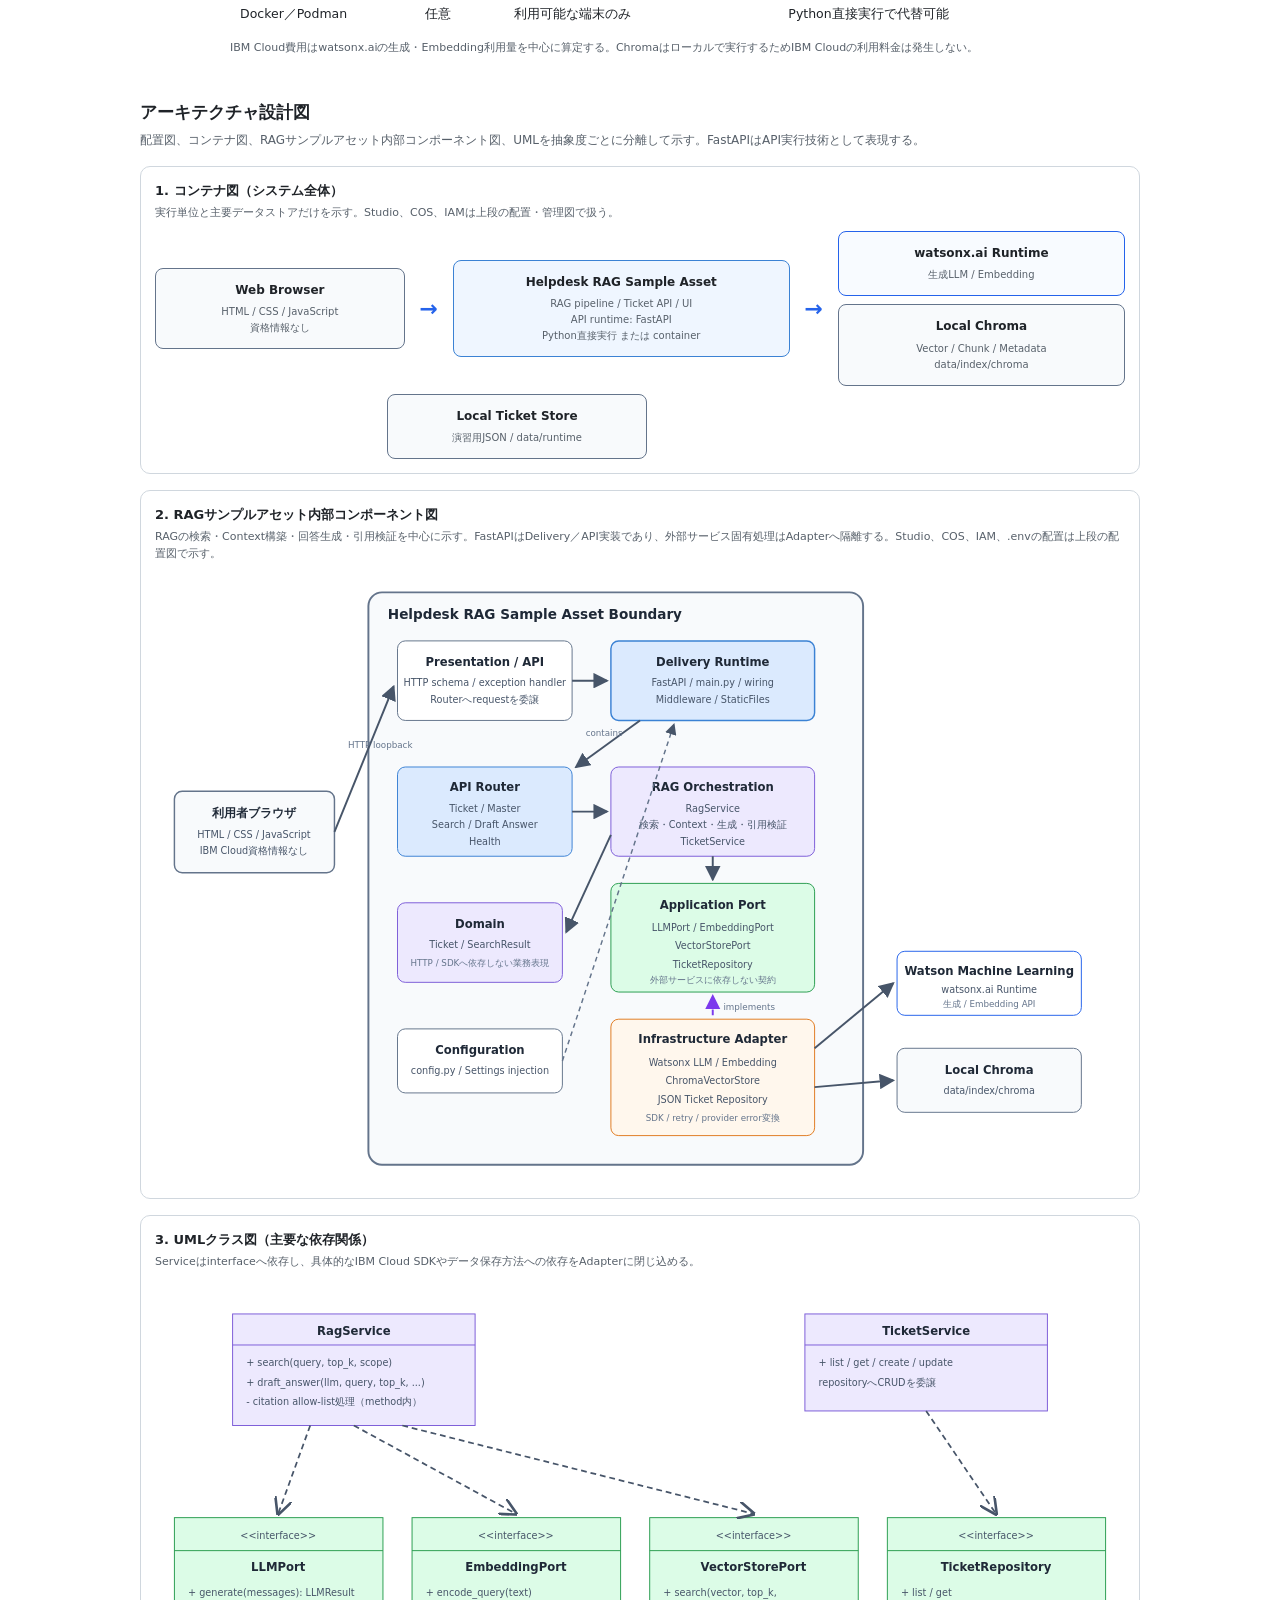
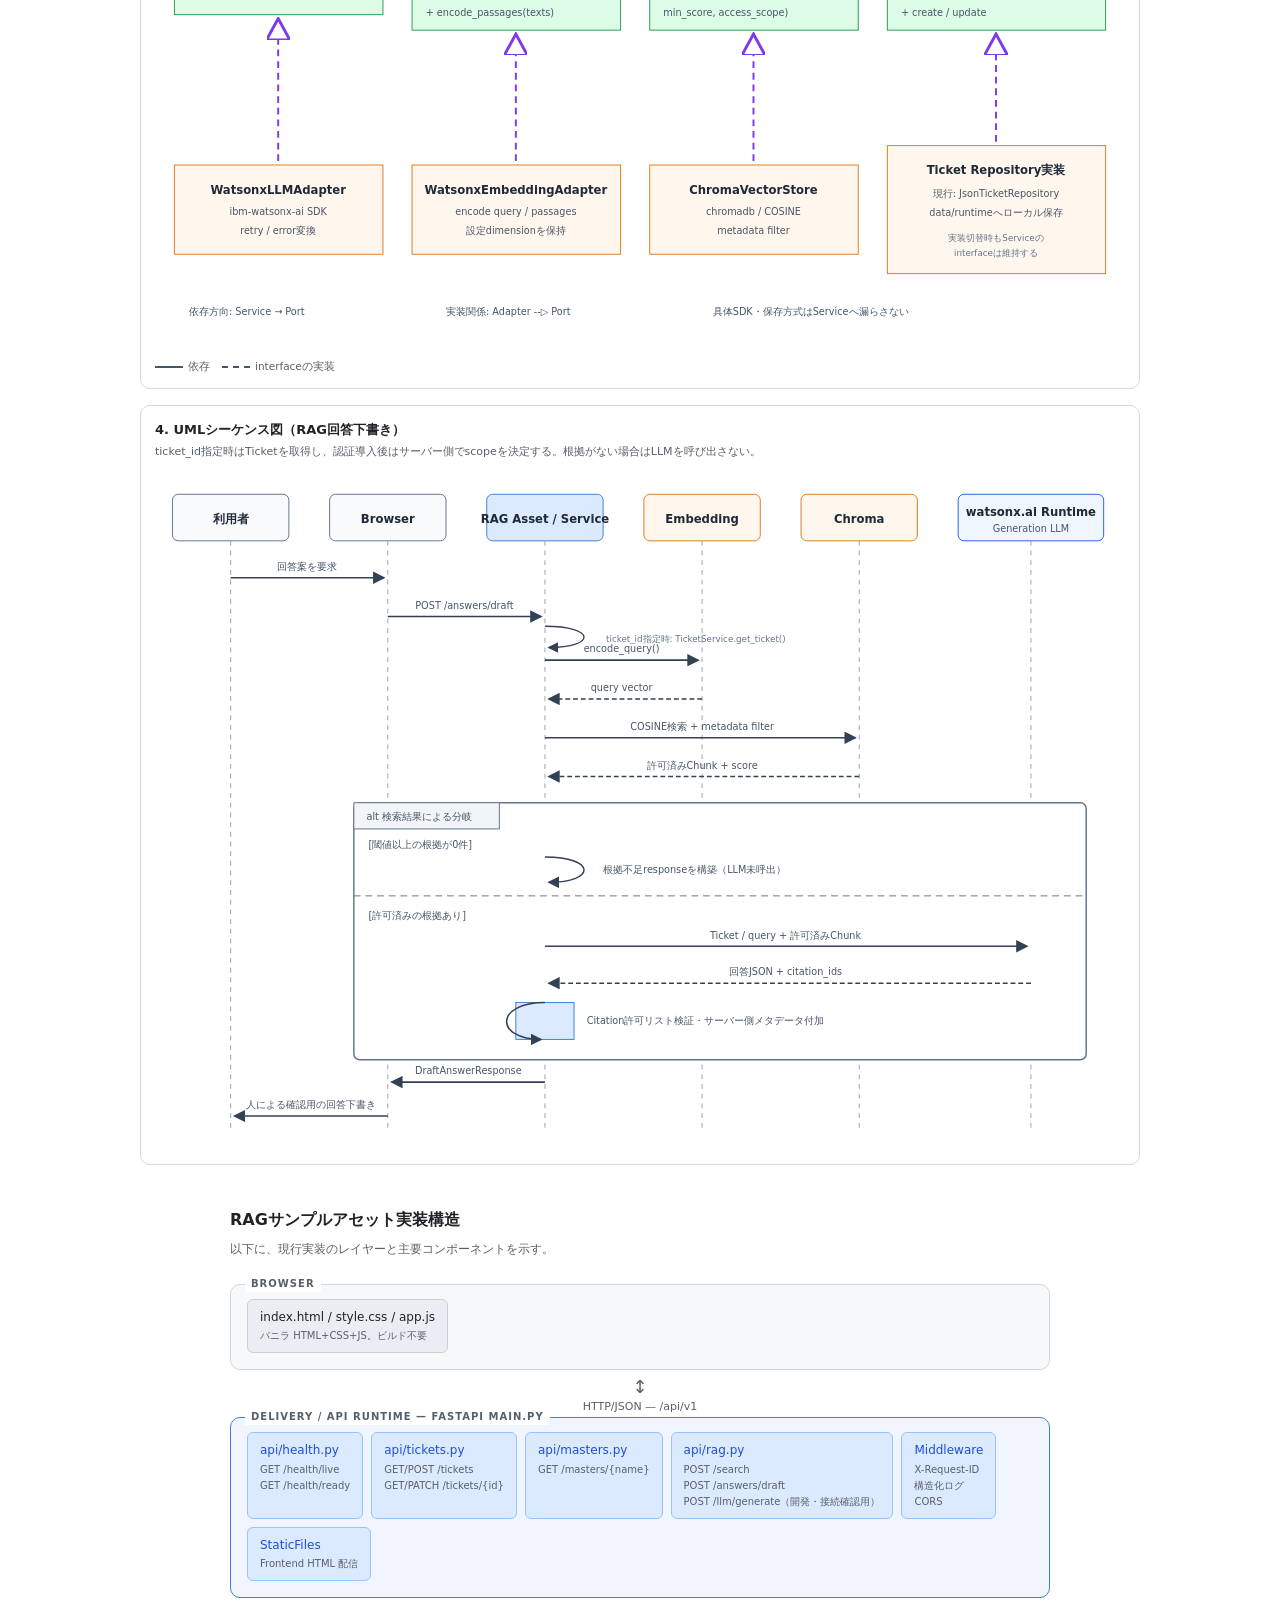
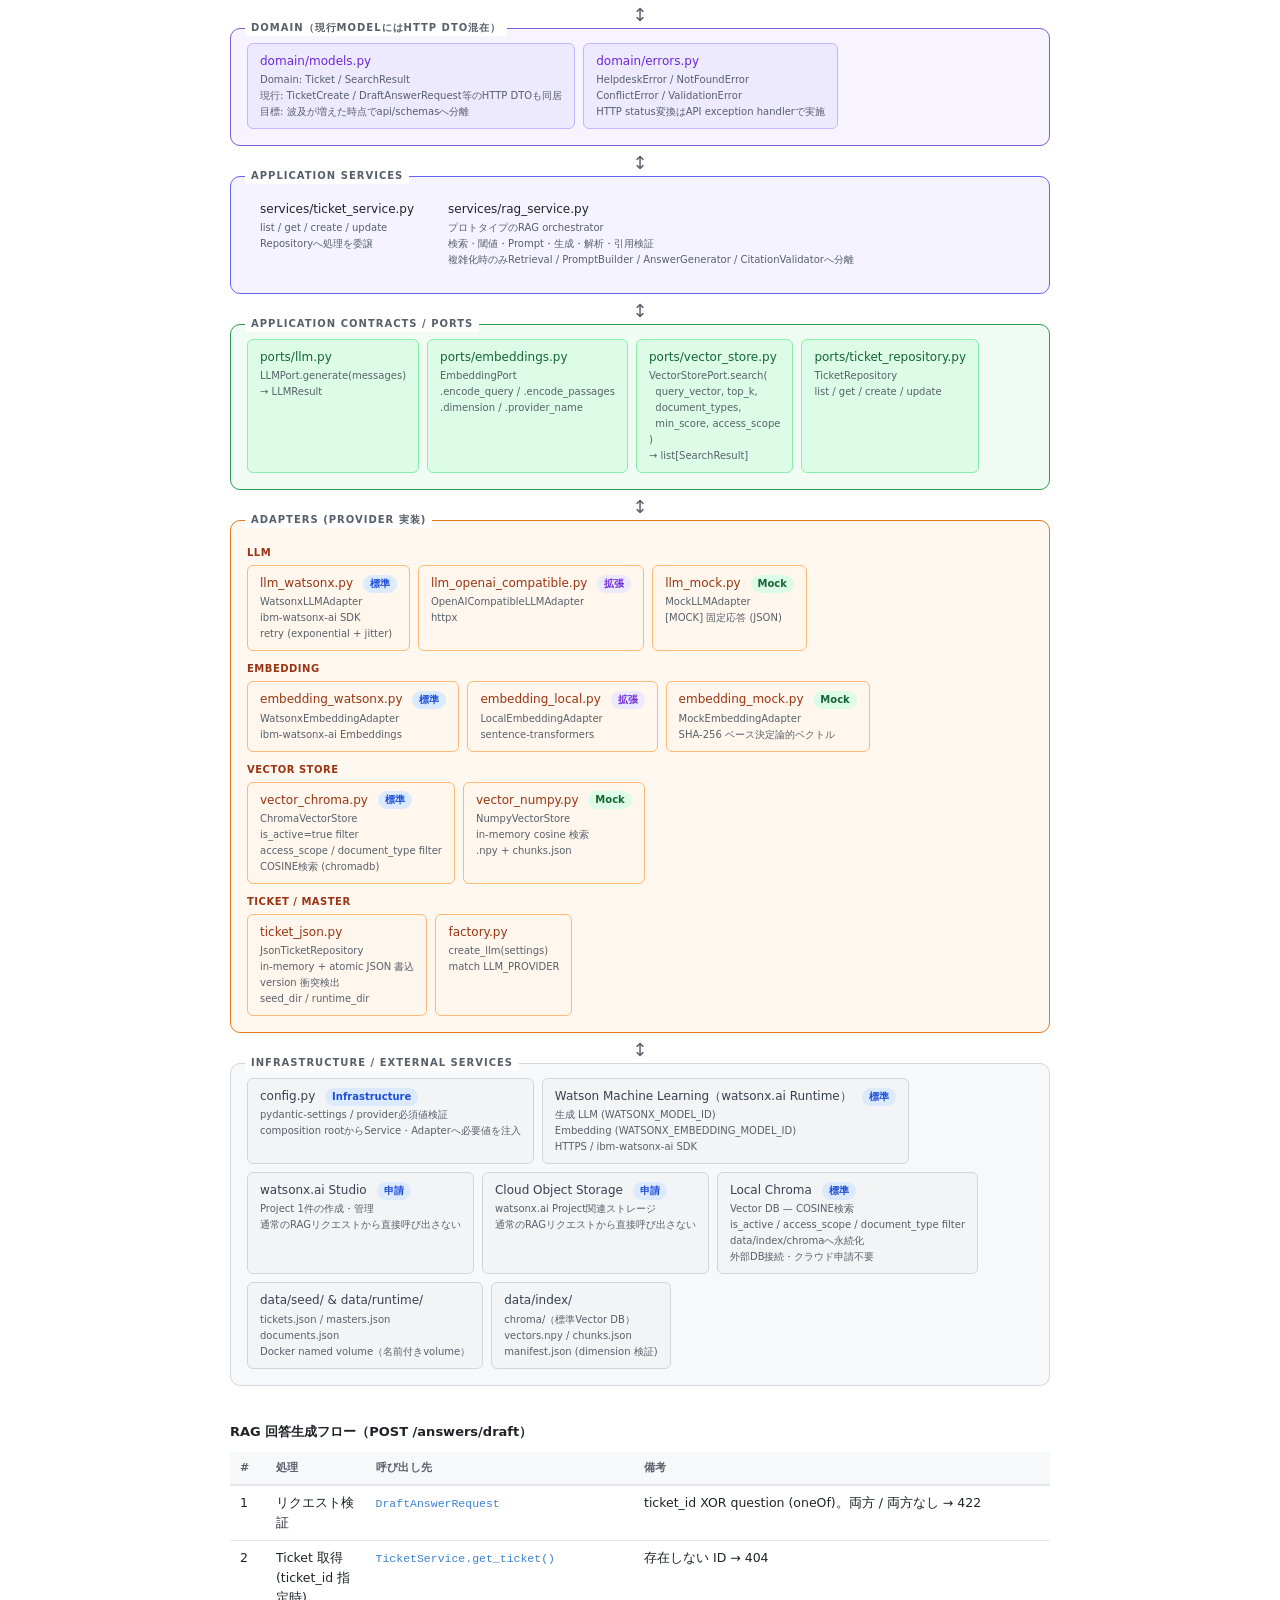
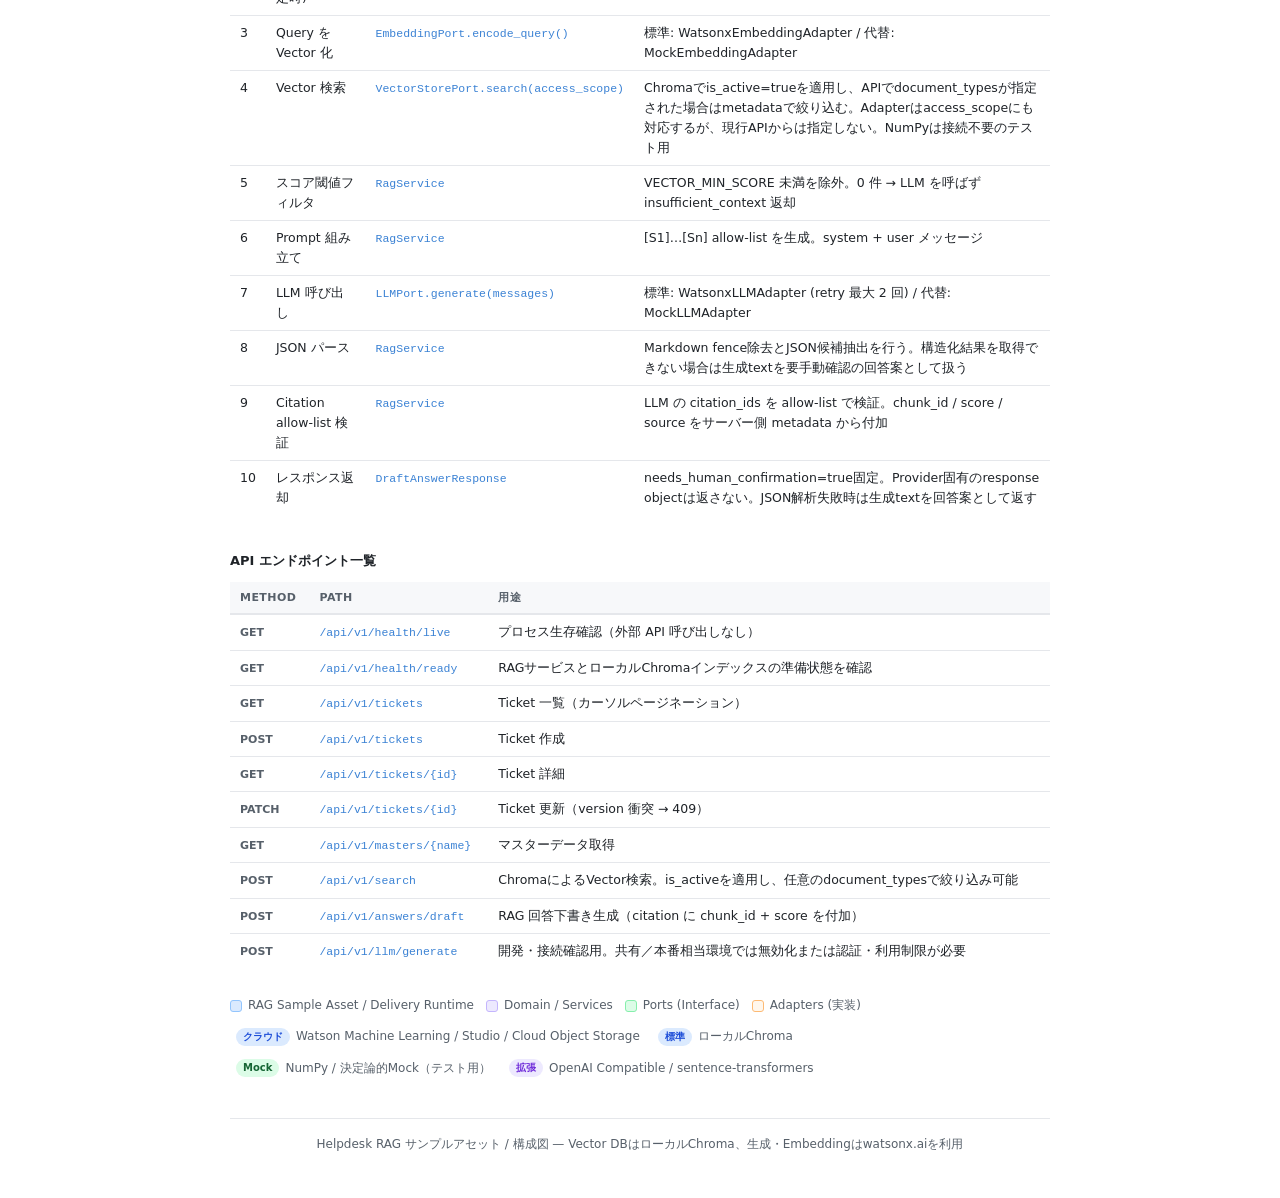
==== commit 02d0414b: "語句の修正・Gitの説明" ====
--- a/Day2開発案内/helpdesk-rag.html
+++ b/Day2開発案内/helpdesk-rag.html
@@ -805,7 +805,7 @@
       </div>
       <div class="box">
         services/rag_service.py
-        <span class="box-sub">MVPのRAG orchestrator<br />検索・閾値・Prompt・生成・解析・引用検証<br />複雑化時のみRetrieval / PromptBuilder / AnswerGenerator / CitationValidatorへ分離</span>
+        <span class="box-sub">プロトタイプのRAG orchestrator<br />検索・閾値・Prompt・生成・解析・引用検証<br />複雑化時のみRetrieval / PromptBuilder / AnswerGenerator / CitationValidatorへ分離</span>
       </div>
     </div>
   </div>
